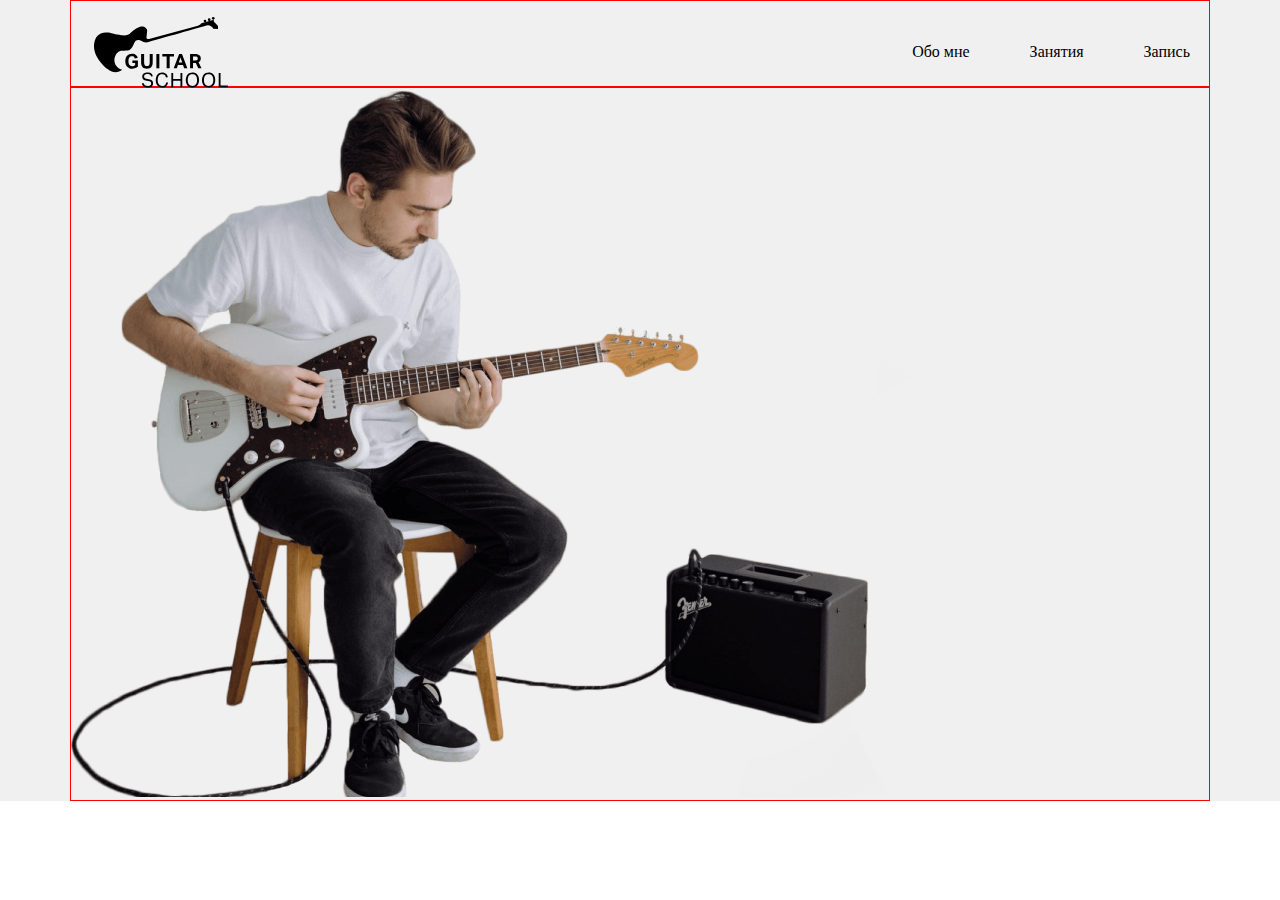
==== src/index.html @ 0eadc738 "add project" ====
<!DOCTYPE html>
<html lang="en">

<head>
    <meta charset="UTF-8">
    <meta http-equiv="X-UA-Compatible" content="IE=edge">
    <meta name="viewport" content="width=device-width, initial-scale=1.0">
    <link rel="stylesheet" href="./css/style.css">
    <title>ИЗМЕНИТЬ</title>
    <!-- Добавить описание сайта и лого -->
</head>

<body>
    <main>
        <!-- header + первая секция -->
        <section class="main-section">
            <!-- Макс.размер страницы в section -->
            <header class="main-section__header section">
                <div class="main-section__logo">
                    <a href="#"><img src="./img/logo.svg" alt="Логотип гитариста Виктора"></a>
                </div>
                <nav class="header__nav nav">
                    <ul class="nav__list">
                        <li class="nav__link"><a href="#">Обо мне</a></li>
                        <li class="nav__link"><a href="#">Занятия</a></li>
                        <li class="nav__link"><a href="#">Запись</a></li>
                    </ul>
                </nav>
            </header>
            <div class="main-section__content section">
                <!-- картинки первой секции -->
                <div class="left-wrapper">
                    <img src="./img/main-photo.png" alt="Фотография Виктора, репетитора по гитаре"
                        class="left-wrapper__photo">
                    <div class="left-wrapper__rectangle-blue"></div>
                    <div class="left-wrapper__rectangle-orange"></div>
                    <div class="left-wrapper__rectangle-grey"></div>
                </div>
                <div class="right-wrapper">


                </div>


            </div>



        </section>






    </main>




</body>

</html>
---- src/css/style.css ----
/*! normalize.css v8.0.1 | MIT License | github.com/necolas/normalize.css */
/* Document
   ========================================================================== */
/**
 * 1. Correct the line height in all browsers.
 * 2. Prevent adjustments of font size after orientation changes in iOS.
 */
html {
  line-height: 1.15; /* 1 */
  -webkit-text-size-adjust: 100%; /* 2 */
}

/* Sections
   ========================================================================== */
/**
 * Remove the margin in all browsers.
 */
body {
  margin: 0;
}

/**
 * Render the `main` element consistently in IE.
 */
main {
  display: block;
}

/**
 * Correct the font size and margin on `h1` elements within `section` and
 * `article` contexts in Chrome, Firefox, and Safari.
 */
h1 {
  font-size: 2em;
  margin: 0.67em 0;
}

/* Grouping content
   ========================================================================== */
/**
 * 1. Add the correct box sizing in Firefox.
 * 2. Show the overflow in Edge and IE.
 */
hr {
  box-sizing: content-box; /* 1 */
  height: 0; /* 1 */
  overflow: visible; /* 2 */
}

/**
 * 1. Correct the inheritance and scaling of font size in all browsers.
 * 2. Correct the odd `em` font sizing in all browsers.
 */
pre {
  font-family: monospace, monospace; /* 1 */
  font-size: 1em; /* 2 */
}

/* Text-level semantics
   ========================================================================== */
/**
 * Remove the gray background on active links in IE 10.
 */
a {
  background-color: transparent;
}

/**
 * 1. Remove the bottom border in Chrome 57-
 * 2. Add the correct text decoration in Chrome, Edge, IE, Opera, and Safari.
 */
abbr[title] {
  border-bottom: none; /* 1 */
  text-decoration: underline; /* 2 */
  -webkit-text-decoration: underline dotted;
          text-decoration: underline dotted; /* 2 */
}

/**
 * Add the correct font weight in Chrome, Edge, and Safari.
 */
b,
strong {
  font-weight: bolder;
}

/**
 * 1. Correct the inheritance and scaling of font size in all browsers.
 * 2. Correct the odd `em` font sizing in all browsers.
 */
code,
kbd,
samp {
  font-family: monospace, monospace; /* 1 */
  font-size: 1em; /* 2 */
}

/**
 * Add the correct font size in all browsers.
 */
small {
  font-size: 80%;
}

/**
 * Prevent `sub` and `sup` elements from affecting the line height in
 * all browsers.
 */
sub,
sup {
  font-size: 75%;
  line-height: 0;
  position: relative;
  vertical-align: baseline;
}

sub {
  bottom: -0.25em;
}

sup {
  top: -0.5em;
}

/* Embedded content
   ========================================================================== */
/**
 * Remove the border on images inside links in IE 10.
 */
img {
  border-style: none;
}

/* Forms
   ========================================================================== */
/**
 * 1. Change the font styles in all browsers.
 * 2. Remove the margin in Firefox and Safari.
 */
button,
input,
optgroup,
select,
textarea {
  font-family: inherit; /* 1 */
  font-size: 100%; /* 1 */
  line-height: 1.15; /* 1 */
  margin: 0; /* 2 */
}

/**
 * Show the overflow in IE.
 * 1. Show the overflow in Edge.
 */
button,
input { /* 1 */
  overflow: visible;
}

/**
 * Remove the inheritance of text transform in Edge, Firefox, and IE.
 * 1. Remove the inheritance of text transform in Firefox.
 */
button,
select { /* 1 */
  text-transform: none;
}

/**
 * Correct the inability to style clickable types in iOS and Safari.
 */
button,
[type=button],
[type=reset],
[type=submit] {
  -webkit-appearance: button;
}

/**
 * Remove the inner border and padding in Firefox.
 */
button::-moz-focus-inner,
[type=button]::-moz-focus-inner,
[type=reset]::-moz-focus-inner,
[type=submit]::-moz-focus-inner {
  border-style: none;
  padding: 0;
}

/**
 * Restore the focus styles unset by the previous rule.
 */
button:-moz-focusring,
[type=button]:-moz-focusring,
[type=reset]:-moz-focusring,
[type=submit]:-moz-focusring {
  outline: 1px dotted ButtonText;
}

/**
 * Correct the padding in Firefox.
 */
fieldset {
  padding: 0.35em 0.75em 0.625em;
}

/**
 * 1. Correct the text wrapping in Edge and IE.
 * 2. Correct the color inheritance from `fieldset` elements in IE.
 * 3. Remove the padding so developers are not caught out when they zero out
 *    `fieldset` elements in all browsers.
 */
legend {
  box-sizing: border-box; /* 1 */
  color: inherit; /* 2 */
  display: table; /* 1 */
  max-width: 100%; /* 1 */
  padding: 0; /* 3 */
  white-space: normal; /* 1 */
}

/**
 * Add the correct vertical alignment in Chrome, Firefox, and Opera.
 */
progress {
  vertical-align: baseline;
}

/**
 * Remove the default vertical scrollbar in IE 10+.
 */
textarea {
  overflow: auto;
}

/**
 * 1. Add the correct box sizing in IE 10.
 * 2. Remove the padding in IE 10.
 */
[type=checkbox],
[type=radio] {
  box-sizing: border-box; /* 1 */
  padding: 0; /* 2 */
}

/**
 * Correct the cursor style of increment and decrement buttons in Chrome.
 */
[type=number]::-webkit-inner-spin-button,
[type=number]::-webkit-outer-spin-button {
  height: auto;
}

/**
 * 1. Correct the odd appearance in Chrome and Safari.
 * 2. Correct the outline style in Safari.
 */
[type=search] {
  -webkit-appearance: textfield; /* 1 */
  outline-offset: -2px; /* 2 */
}

/**
 * Remove the inner padding in Chrome and Safari on macOS.
 */
[type=search]::-webkit-search-decoration {
  -webkit-appearance: none;
}

/**
 * 1. Correct the inability to style clickable types in iOS and Safari.
 * 2. Change font properties to `inherit` in Safari.
 */
::-webkit-file-upload-button {
  -webkit-appearance: button; /* 1 */
  font: inherit; /* 2 */
}

/* Interactive
   ========================================================================== */
/*
 * Add the correct display in Edge, IE 10+, and Firefox.
 */
details {
  display: block;
}

/*
 * Add the correct display in all browsers.
 */
summary {
  display: list-item;
}

/* Misc
   ========================================================================== */
/**
 * Add the correct display in IE 10+.
 */
template {
  display: none;
}

/**
 * Add the correct display in IE 10.
 */
[hidden] {
  display: none;
}

html, body, div, span, applet, object, iframe,
h1, h2, h3, h4, h5, h6, p, blockquote, pre,
a, abbr, acronym, address, big, cite, code,
del, dfn, em, img, ins, kbd, q, s, samp,
small, strike, strong, sub, sup, tt, var,
b, u, i, center,
dl, dt, dd, ol, ul, li,
fieldset, form, label, legend,
table, caption, tbody, tfoot, thead, tr, th, td,
article, aside, canvas, details, embed,
figure, figcaption, footer, header, hgroup,
menu, nav, output, ruby, section, summary,
time, mark, audio, video {
  margin: 0;
  padding: 0;
  border: 0;
  font-size: 100%;
  font: inherit;
  vertical-align: baseline;
}

article, aside, details, figcaption, figure,
footer, header, hgroup, menu, nav, section {
  display: block;
}

html {
  height: 100%;
}

body {
  line-height: 1;
}

ol, ul {
  list-style: none;
}

blockquote, q {
  quotes: none;
}

blockquote:before, blockquote:after,
q:before, q:after {
  content: "";
  content: none;
}

table {
  border-collapse: collapse;
  border-spacing: 0;
}

* {
  box-sizing: border-box;
}

.main-section {
  background-color: #F0F0F0;
}
.main-section__header {
  padding: 16px 19px 0px 23px;
  justify-content: space-between;
  align-items: center;
}
.main-section__logo {
  width: 134px;
  height: 69px;
}

.section {
  max-width: 1140px;
  margin: 0 auto;
  border: 1px solid red;
  display: flex;
}

.nav {
  color: black;
}
.nav__list {
  display: flex;
}
.nav__link a {
  color: black;
  text-decoration: none;
}
.nav__link:not(:last-child) {
  margin-right: 60px;
}/*# sourceMappingURL=style.css.map */
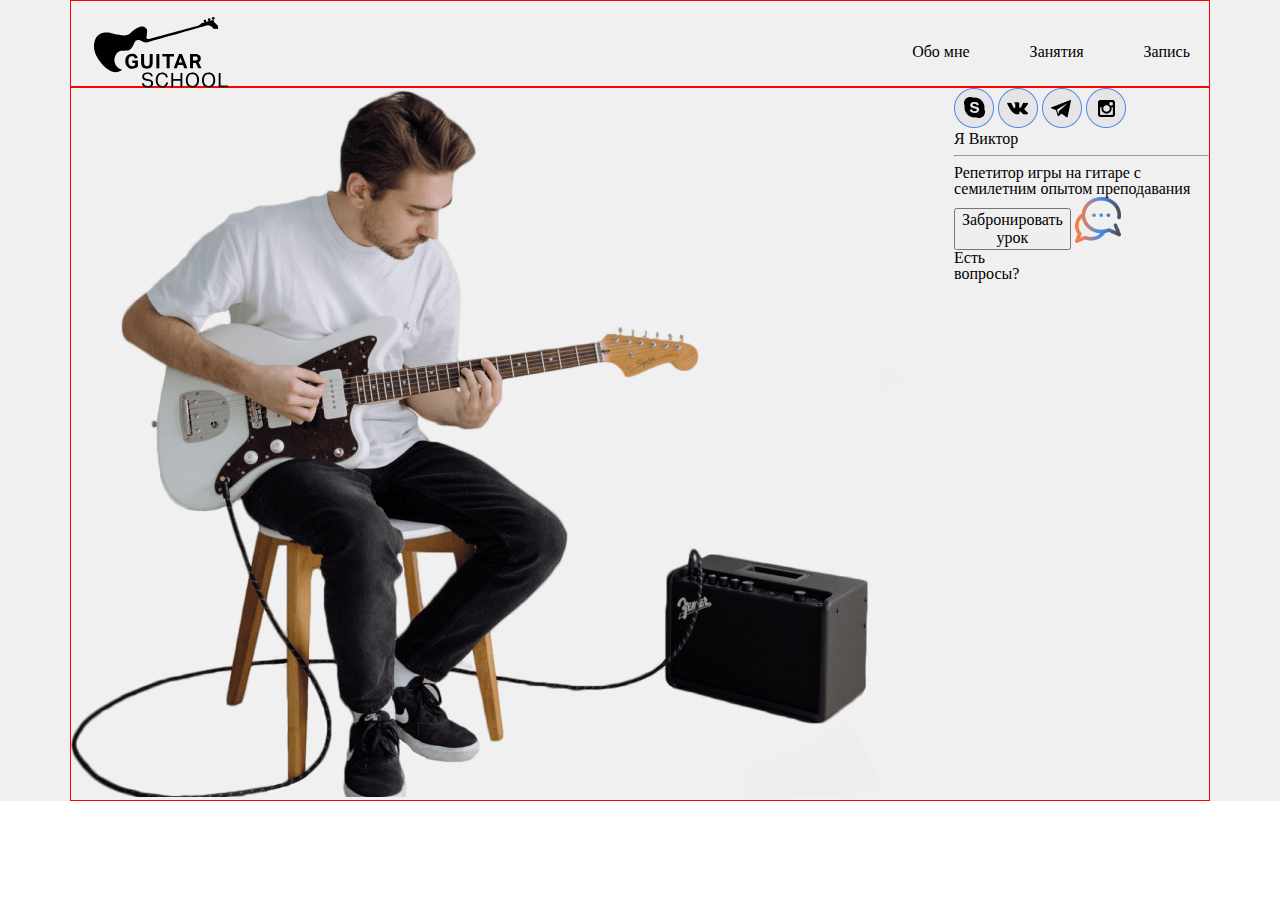
==== commit d3ce82f3: "add first section without elipse" ====
--- a/src/index.html
+++ b/src/index.html
@@ -14,8 +14,9 @@
     <main>
         <!-- header + первая секция -->
         <section class="main-section">
-            <!-- Макс.размер страницы в section -->
+            <!-- header -->
             <header class="main-section__header section">
+                <!-- Макс.размер страницы зашит в section -->
                 <div class="main-section__logo">
                     <a href="#"><img src="./img/logo.svg" alt="Логотип гитариста Виктора"></a>
                 </div>
@@ -27,6 +28,7 @@
                     </ul>
                 </nav>
             </header>
+            <!-- первая секция -->
             <div class="main-section__content section">
                 <!-- картинки первой секции -->
                 <div class="left-wrapper">
@@ -36,16 +38,30 @@
                     <div class="left-wrapper__rectangle-orange"></div>
                     <div class="left-wrapper__rectangle-grey"></div>
                 </div>
+                <!-- основной блок первой секции -->
                 <div class="right-wrapper">
-
-
+                    <div class="right-wrapper__social">
+                        <img src="./icons/Skype.png" alt="Написать Виктору в Скайпе" class="right-wrapper__icon">
+                        <img src="./icons/VK.png" alt="Написать Виктору в ВКонтакте" class="right-wrapper__icon">
+                        <img src="./icons/Telegram.png" alt="Написать Виктору в Телеграме" class="right-wrapper__icon">
+                        <img src="./icons/instagram.png" alt="Написать Виктору в Инстаграме"
+                            class="right-wrapper__icon">
+                    </div>
+                    <h1 class="right-wrapper__tittle">Я Виктор</h1>
+                    <hr class="right-wrapper__line">
+                    <p class="right-wrapper__text">Репетитор игры на гитаре с семилетним опытом преподавания</p>
+                    <div class="right-wrapper__registration registration">
+                        <button class="registration__button">Забронировать <br> урок</button>
+                        <a href="#" class="registration__link-social"><img src="./icons/chat.svg"
+                                alt="Написать Виктору"></a>
+                        <p class="registration__text">Есть <br> вопросы?</p>
+                    </div>
                 </div>
-
-
+                <!-- Круги -->
+                <div class="main-section__first-elipse elipse">
+                    <div class="elipse__subtract"></div>
+                </div>
             </div>
-
-
-
         </section>
 
 
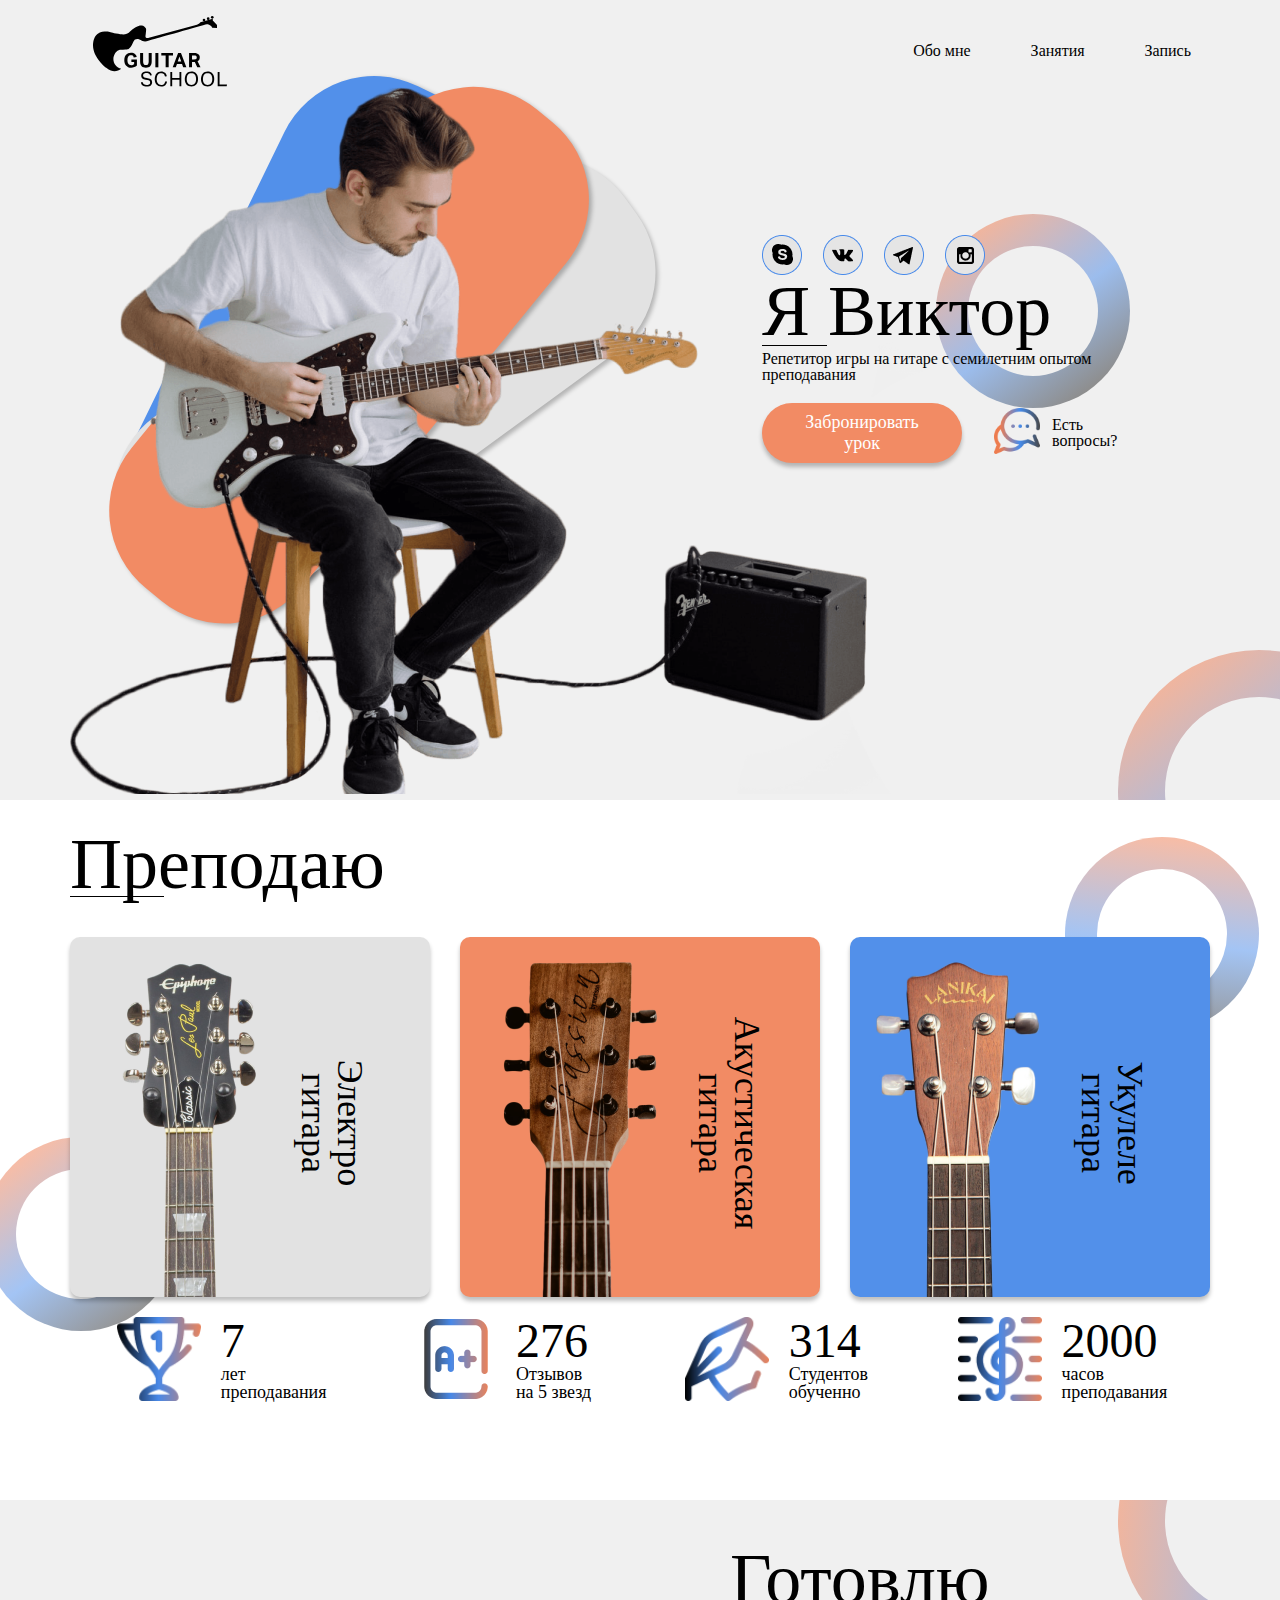
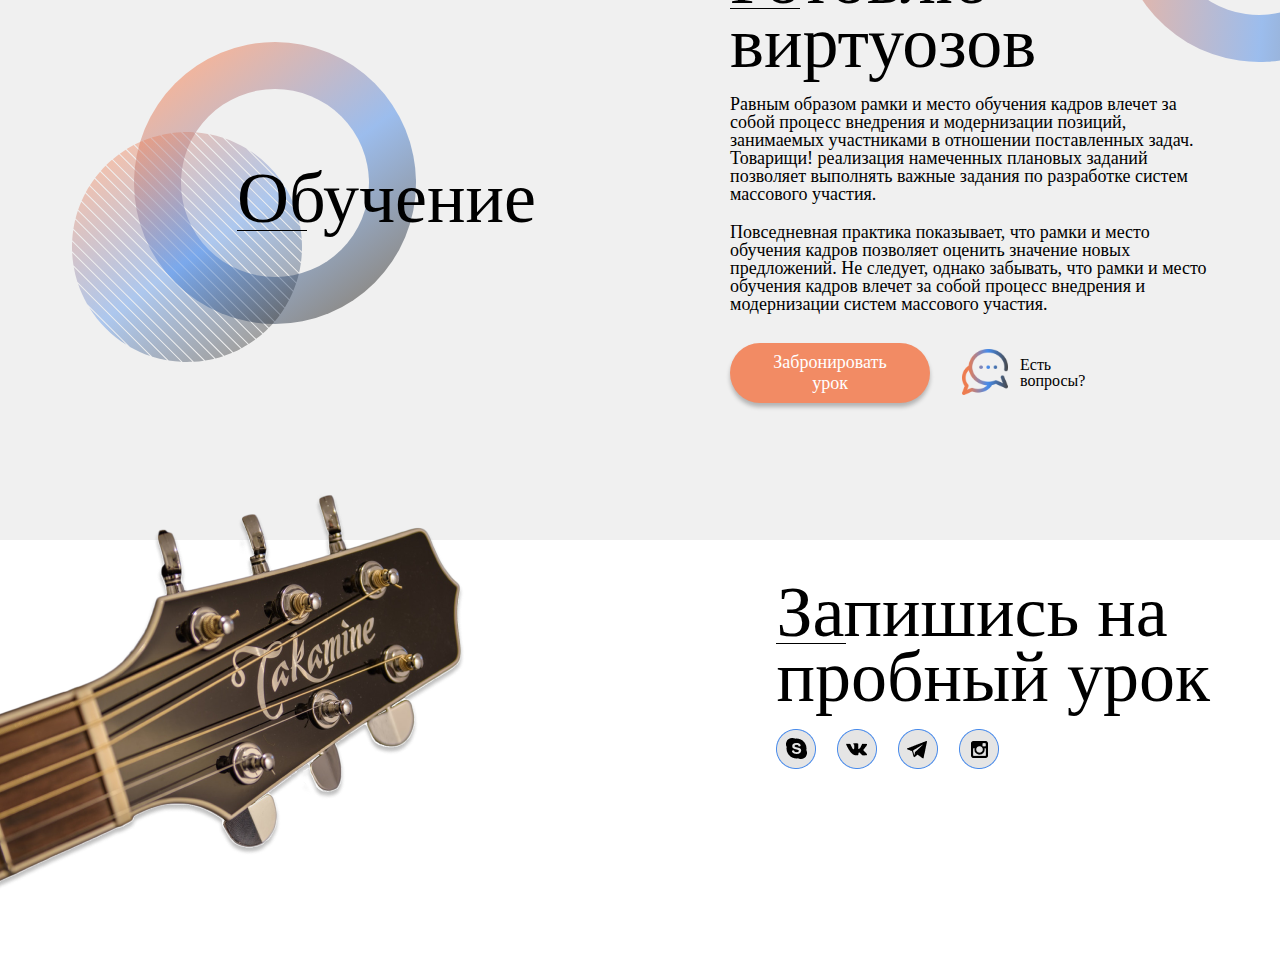
==== commit 25443afa: "add 2,3 section, footer and all elipse" ====
--- a/src/index.html
+++ b/src/index.html
@@ -6,8 +6,25 @@
     <meta http-equiv="X-UA-Compatible" content="IE=edge">
     <meta name="viewport" content="width=device-width, initial-scale=1.0">
     <link rel="stylesheet" href="./css/style.css">
-    <title>ИЗМЕНИТЬ</title>
-    <!-- Добавить описание сайта и лого -->
+    <title>Уроки игры на гитаре</title>
+    <meta name="description" content="Лучший репетитор игры на гитаре в Москвe">
+    <link rel="apple-touch-icon" sizes="57x57" href="./icons/fav-icons/apple-icon-57x57.png">
+    <link rel="apple-touch-icon" sizes="60x60" href="./icons/fav-icons/apple-icon-60x60.png">
+    <link rel="apple-touch-icon" sizes="72x72" href="./icons/fav-icons/apple-icon-72x72.png">
+    <link rel="apple-touch-icon" sizes="76x76" href="./icons/fav-icons/apple-icon-76x76.png">
+    <link rel="apple-touch-icon" sizes="114x114" href="./icons/fav-icons/apple-icon-114x114.png">
+    <link rel="apple-touch-icon" sizes="120x120" href="./icons/fav-icons/apple-icon-120x120.png">
+    <link rel="apple-touch-icon" sizes="144x144" href="./icons/fav-icons/apple-icon-144x144.png">
+    <link rel="apple-touch-icon" sizes="152x152" href="./icons/fav-icons/apple-icon-152x152.png">
+    <link rel="apple-touch-icon" sizes="180x180" href="./icons/fav-icons/apple-icon-180x180.png">
+    <link rel="icon" type="image/png" sizes="192x192" href="./icons/fav-icons/android-icon-192x192.png">
+    <link rel="icon" type="image/png" sizes="32x32" href="./icons/fav-icons/favicon-32x32.png">
+    <link rel="icon" type="image/png" sizes="96x96" href="./icons/fav-icons/favicon-96x96.png">
+    <link rel="icon" type="image/png" sizes="16x16" href="./icons/fav-icons/favicon-16x16.png">
+    <link rel="manifest" href="./icons/fav-icons/manifest.json">
+    <meta name="msapplication-TileColor" content="#ffffff">
+    <meta name="msapplication-TileImage" content="/ms-icon-144x144.png">
+    <meta name="theme-color" content="#ffffff">
 </head>
 
 <body>
@@ -20,6 +37,7 @@
                 <div class="main-section__logo">
                     <a href="#"><img src="./img/logo.svg" alt="Логотип гитариста Виктора"></a>
                 </div>
+                <!-- навигация -->
                 <nav class="header__nav nav">
                     <ul class="nav__list">
                         <li class="nav__link"><a href="#">Обо мне</a></li>
@@ -40,12 +58,12 @@
                 </div>
                 <!-- основной блок первой секции -->
                 <div class="right-wrapper">
-                    <div class="right-wrapper__social">
-                        <img src="./icons/Skype.png" alt="Написать Виктору в Скайпе" class="right-wrapper__icon">
-                        <img src="./icons/VK.png" alt="Написать Виктору в ВКонтакте" class="right-wrapper__icon">
-                        <img src="./icons/Telegram.png" alt="Написать Виктору в Телеграме" class="right-wrapper__icon">
-                        <img src="./icons/instagram.png" alt="Написать Виктору в Инстаграме"
-                            class="right-wrapper__icon">
+                    <!-- соц.сети -->
+                    <div class="right-wrapper__social social">
+                        <img src="./icons/Skype.png" alt="Написать Виктору в Скайпе" class="social__icon">
+                        <img src="./icons/VK.png" alt="Написать Виктору в ВКонтакте" class="social__icon">
+                        <img src="./icons/Telegram.png" alt="Написать Виктору в Телеграме" class="social__icon">
+                        <img src="./icons/instagram.png" alt="Написать Виктору в Инстаграме" class="social__icon">
                     </div>
                     <h1 class="right-wrapper__tittle">Я Виктор</h1>
                     <hr class="right-wrapper__line">
@@ -58,22 +76,139 @@
                     </div>
                 </div>
                 <!-- Круги -->
-                <div class="main-section__first-elipse elipse">
-                    <div class="elipse__subtract"></div>
-                </div>
+                <div class="main-section__first-elipse elipse-s">
+                    <div class="elipse-s__subtract"></div>
+                </div>
+            </div>
+            <div class="main-section__second-elipse elipse-m">
+                <div class="elipse-m__subtract"></div>
             </div>
         </section>
-
-
-
-
-
-
+        <!-- вторая секция -->
+        <section class="type-lessons section">
+            <h2>Преподаю</h2>
+            <hr>
+            <!-- картинки с гитарами -->
+            <div class="type-lessons__guitars guitar">
+                <div class="guitar__block_grey">
+                    <img src="./img/guitars-electric.png" alt="Вы можете научиться играть на электрической гитаре"
+                        class="guitar__picture">
+                    <h3 class="guitar__name">Электро гитара</h3>
+                    <div class="guitar__first-elipse elipse-s">
+                        <div class="elipse-s__subtract"></div>
+                    </div>
+                </div>
+                <div class="guitar__block_orange">
+                    <img src="./img/guitars-acoustic.png" alt="Вы можете научиться играть на акустической гитаре"
+                        class="guitar__picture">
+                    <h3 class="guitar__name">Акустическая гитара</h3>
+                </div>
+                <div class="guitar__block_blue">
+                    <img src="./img/guitars-ukulele.png" alt="Вы можете научиться играть на укулеле"
+                        class="guitar__picture">
+                    <h3 class="guitar__name">Укулеле гитара</h3>
+                    <div class="guitar__second-elipse elipse-s">
+                        <div class="elipse-s__subtract"></div>
+                    </div>
+                </div>
+            </div>
+            <!-- о себе в цифрах -->
+            <div class="type-lessons__in-numbers in-numbers">
+                <div class="in-numbers__block in-numbers__block_first">
+                    <img src="./icons/in-nunbers-cup.svg" alt="Кубок за большой стаж" class="type-lessons__icon">
+                    <div class="in-numbers__content">
+                        <h4 class="in-numbers__number">7</h4>
+                        <p class="in-numbers__text">лет <br> преподавания</p>
+                    </div>
+                </div>
+                <div class="in-numbers__block">
+                    <img src="./icons/in-nunbers-recall.svg" alt="Картинка отзывов" class="type-lessons__icon">
+                    <div class="in-numbers__content">
+                        <h4 class="in-numbers__number">276</h4>
+                        <p class="in-numbers__text">Отзывов <br> на 5 звезд</p>
+                    </div>
+                </div>
+                <div class="in-numbers__block">
+                    <img src="./icons/in-nunbers-students.svg" alt="Студенческая шляпа" class="type-lessons__icon">
+                    <div class="in-numbers__content">
+                        <h4 class="in-numbers__number">314</h4>
+                        <p class="in-numbers__text">Студентов <br> обученно</p>
+                    </div>
+                </div>
+                <div class="in-numbers__block">
+                    <img src="./icons/in-nunbers-timing.svg" alt="Нотный стан" class="type-lessons__icon">
+                    <div class="in-numbers__content">
+                        <h4 class="in-numbers__number">2000</h4>
+                        <p class="in-numbers__text">часов <br> преподавания</p>
+                    </div>
+                </div>
+            </div>
+        </section>
+        <!-- Третья секция -->
+        <section class="text-about">
+            <div class="text-about__section section">
+                <!-- Картинки -->
+                <div class="text-about__left-wrapper">
+                    <div class="text-about__tittle">
+                        <h2>Обучение</h2>
+                        <hr>
+                    </div>
+                    <img src="./icons/rectangle-with-lines.svg" alt="Декоративный узор сайта"
+                        class="text-about__rectangle-striped">
+                    <div class="text-about__first-elipse elipse-m">
+                        <div class="elipse-m__subtract"></div>
+                    </div>
+                </div>
+                <!-- Текст третьей секции -->
+                <div class="text-about__right-wrapper main-text">
+                    <div class="main-text__tittle">
+                        <h2 class="text-about__right-tittle">
+                            <hr class="tittle-hr">Готовлю <br> виртуозов
+                        </h2>
+                    </div>
+                    <p class="main-text__paragraph main-text__paragraph_first">Равным образом рамки и место обучения
+                        кадров влечет за собой
+                        процесс
+                        внедрения и модернизации позиций, занимаемых участниками в отношении поставленных задач.
+                        Товарищи! реализация намеченных плановых заданий позволяет выполнять важные задания по
+                        разработке систем массового участия. </p>
+                    <p class="main-text__paragraph main-text__paragraph_second">
+                        Повседневная практика показывает, что рамки и место обучения кадров позволяет оценить значение
+                        новых предложений. Не следует, однако забывать, что рамки и место обучения кадров влечет за
+                        собой процесс внедрения и модернизации систем массового участия.
+                    </p>
+                    <div class="main-text__registration registration">
+                        <button class="registration__button">Забронировать <br> урок</button>
+                        <a href="#" class="registration__link-social"><img src="./icons/chat.svg"
+                                alt="Написать Виктору"></a>
+                        <p class="registration__text">Есть <br> вопросы?</p>
+                    </div>
+                </div>
+                <!-- круги -->
+            </div>
+            <div class="text-about__second-elipse elipse-m">
+                <div class="elipse-m__subtract"></div>
+            </div>
+        </section>
     </main>
-
-
-
-
+    <!-- Футер -->
+    <footer class="footer">
+        <div class="footer__content section">
+            <img src="./img/footer-guitar.png" alt="Пример гитары, на которой вы можете научиться играть"
+                class="footer__img">
+            <div class="footer__wrapper">
+                <h2 class="footer__tittle">
+                    <hr class="tittle-hr">Запишись на <br> пробный урок
+                </h2>
+                <div class="footer_social social">
+                    <img src="./icons/Skype.png" alt="Написать Виктору в Скайпе" class="social__icon">
+                    <img src="./icons/VK.png" alt="Написать Виктору в ВКонтакте" class="social__icon">
+                    <img src="./icons/Telegram.png" alt="Написать Виктору в Телеграме" class="social__icon">
+                    <img src="./icons/instagram.png" alt="Написать Виктору в Инстаграме" class="social__icon">
+                </div>
+            </div>
+        </div>
+    </footer>
 </body>
 
 </html>--- a/src/css/style.css
+++ b/src/css/style.css
@@ -361,14 +361,53 @@
   border-spacing: 0;
 }
 
+.section {
+  max-width: 1140px;
+  margin: 0 auto;
+  position: relative;
+}
+
+h2 {
+  font-size: 72px;
+  line-height: 89.9%;
+}
+
+h4 {
+  font-size: 48px;
+}
+
+.elipse-s {
+  width: 194px;
+  height: 194px;
+  background: linear-gradient(143.92deg, rgba(237, 123, 80, 0.5) 14.85%, rgba(72, 138, 234, 0.5) 53.25%, rgba(44, 44, 44, 0.5) 85.74%);
+  border-radius: 150px;
+  display: flex;
+  justify-content: center;
+  align-items: center;
+}
+
+.elipse-m {
+  width: 282px;
+  height: 282px;
+  background: linear-gradient(143.92deg, rgba(237, 123, 80, 0.5) 14.85%, rgba(72, 138, 234, 0.5) 53.25%, rgba(44, 44, 44, 0.5) 85.74%);
+  border-radius: 150px;
+  display: flex;
+  justify-content: center;
+  align-items: center;
+}
+
 * {
   box-sizing: border-box;
 }
 
 .main-section {
   background-color: #F0F0F0;
+  position: relative;
+  min-height: 800px;
+  overflow: hidden;
 }
 .main-section__header {
+  display: flex;
   padding: 16px 19px 0px 23px;
   justify-content: space-between;
   align-items: center;
@@ -377,12 +416,19 @@
   width: 134px;
   height: 69px;
 }
-
-.section {
-  max-width: 1140px;
-  margin: 0 auto;
-  border: 1px solid red;
-  display: flex;
+.main-section__content {
+  display: flex;
+  position: relative;
+}
+.main-section__first-elipse {
+  position: absolute;
+  top: 129px;
+  right: 80px;
+}
+.main-section__second-elipse {
+  position: absolute;
+  right: -120px;
+  top: 650px;
 }
 
 .nav {
@@ -397,4 +443,306 @@
 }
 .nav__link:not(:last-child) {
   margin-right: 60px;
+}
+
+.left-wrapper__photo {
+  position: relative;
+  z-index: 3;
+}
+.left-wrapper__rectangle-blue {
+  background-color: #5290EA;
+  width: 565.949px;
+  height: 220px;
+  transform: rotate(-64.003deg);
+  border-radius: 100px;
+  box-shadow: 0px 4px 4px 0px rgba(0, 0, 0, 0.25);
+  position: absolute;
+  top: 150px;
+  left: -50px;
+}
+.left-wrapper__rectangle-orange {
+  background-color: #F28B64;
+  width: 618.428px;
+  height: 220px;
+  transform: rotate(-50.806deg);
+  border-radius: 100px;
+  box-shadow: 0px 4px 4px 0px rgba(0, 0, 0, 0.25);
+  position: absolute;
+  left: -30px;
+  top: 160px;
+  z-index: 2;
+}
+.left-wrapper__rectangle-grey {
+  background-color: #E2E2E2;
+  width: 608.968px;
+  height: 220px;
+  transform: rotate(-36.15deg);
+  border-radius: 100px;
+  box-shadow: 0px 4px 4px 0px rgba(0, 0, 0, 0.25);
+  position: absolute;
+  left: 10px;
+  top: 190px;
+}
+
+.right-wrapper {
+  position: absolute;
+  z-index: 4;
+  top: 150px;
+  right: 76px;
+  width: 372px;
+}
+.right-wrapper__social {
+  position: relative;
+}
+.right-wrapper__tittle {
+  font-size: 72px;
+  line-height: 93.9%;
+}
+.right-wrapper__line {
+  width: 65px;
+  border: none;
+  border-top: 1px solid black;
+  margin: 0;
+  margin-bottom: 5px;
+}
+.right-wrapper__text {
+  font-size: 16px;
+  margin-bottom: 20px;
+}
+
+.social__icon:not(:last-child) {
+  margin-right: 17px;
+}
+
+.registration {
+  display: flex;
+  align-items: center;
+}
+.registration__text {
+  font-size: 16px;
+}
+.registration__button {
+  width: 200px;
+  height: 60px;
+  border-radius: 100px;
+  background: #F28B64;
+  box-shadow: 0px 4px 4px 0px rgba(0, 0, 0, 0.25);
+  color: #fff;
+  text-align: center;
+  font-size: 18px;
+  border: none;
+  margin-right: 32px;
+}
+.registration__link-social {
+  margin-right: 12px;
+}
+
+.elipse-s__subtract {
+  background-color: #F0F0F0;
+  width: 129.33px;
+  height: 129.33px;
+  border-radius: 150px;
+}
+
+.elipse-m__subtract {
+  background-color: #F0F0F0;
+  width: 188px;
+  height: 188px;
+  transform: rotate(45deg);
+  border-radius: 188px;
+}
+
+.type-lessons {
+  padding-top: 32px;
+  min-height: 700px;
+}
+.type-lessons hr {
+  width: 94px;
+  border: none;
+  border-top: 1px solid black;
+  margin: 0;
+  margin-bottom: 40px;
+}
+.type-lessons__guitars {
+  margin-bottom: 20px;
+}
+.type-lessons__in-numbers {
+  margin-bottom: 56px;
+}
+
+.guitar {
+  display: flex;
+  justify-content: space-between;
+}
+.guitar__block_grey {
+  background-color: #E2E2E2;
+  width: 360px;
+  height: 360px;
+  border-radius: 10px;
+  font-size: 36px;
+  display: flex;
+  padding-top: 25px;
+  position: relative;
+  text-align: center;
+  box-shadow: 0px 4px 4px rgba(0, 0, 0, 0.25);
+  position: relative;
+}
+.guitar__first-elipse {
+  position: absolute;
+  top: 200px;
+  left: -86px;
+  z-index: -1;
+}
+.guitar__block_orange {
+  background-color: #f28b64;
+  width: 360px;
+  height: 360px;
+  border-radius: 10px;
+  font-size: 36px;
+  display: flex;
+  padding-top: 25px;
+  position: relative;
+  text-align: center;
+  box-shadow: 0px 4px 4px rgba(0, 0, 0, 0.25);
+}
+.guitar__block_blue {
+  background-color: #5290EA;
+  width: 360px;
+  height: 360px;
+  border-radius: 10px;
+  font-size: 36px;
+  display: flex;
+  padding-top: 25px;
+  position: relative;
+  text-align: center;
+  box-shadow: 0px 4px 4px rgba(0, 0, 0, 0.25);
+  position: relative;
+}
+.guitar__second-elipse {
+  position: absolute;
+  top: -100px;
+  left: 215px;
+  z-index: -1;
+  transform: rotate(41.35deg);
+}
+.guitar__name {
+  transform: rotate(90deg);
+  position: absolute;
+  left: 163px;
+  top: 150px;
+}
+.guitar .elipse-s__subtract {
+  background-color: #fff;
+}
+
+.in-numbers {
+  display: flex;
+  justify-content: space-around;
+}
+.in-numbers img {
+  margin-right: 20px;
+}
+.in-numbers__block {
+  display: flex;
+}
+.in-numbers__content {
+  display: flex;
+  flex-direction: column;
+  justify-content: space-evenly;
+}
+.in-numbers__text {
+  font-size: 18px;
+}
+
+.text-about {
+  background-color: #F0F0F0;
+  min-height: 640px;
+  position: relative;
+  overflow: hidden;
+}
+.text-about__section {
+  display: flex;
+  align-items: center;
+  justify-content: space-between;
+  padding-left: 167px;
+  padding-top: 47px;
+}
+.text-about__left-wrapper {
+  position: relative;
+}
+.text-about__tittle {
+  position: relative;
+  z-index: 2;
+}
+.text-about hr {
+  width: 70px;
+  border: none;
+  border-top: 1px solid black;
+  margin: 0;
+}
+.text-about__rectangle-striped {
+  position: absolute;
+  top: -34px;
+  left: -165px;
+  z-index: 1;
+}
+.text-about__first-elipse {
+  position: absolute;
+  top: -124px;
+  left: -103px;
+}
+.text-about__right-wrapper {
+  max-width: 480px;
+}
+.text-about__second-elipse {
+  position: absolute;
+  right: -120px;
+  top: -120px;
+  transform: rotate(-48.201deg);
+}
+
+.tittle-hr {
+  width: 70px;
+  border: none;
+  border-top: 1px solid black;
+  margin: 0;
+  position: absolute;
+  bottom: 65px;
+}
+
+.main-text__tittle {
+  position: relative;
+  margin-bottom: 20px;
+}
+.main-text hr {
+  position: absolute;
+  bottom: 66px;
+}
+.main-text__paragraph {
+  font-size: 18px;
+}
+.main-text__paragraph_first {
+  margin-bottom: 20px;
+}
+.main-text__paragraph_second {
+  margin-bottom: 30px;
+}
+.main-text__registration {
+  margin-bottom: 46px;
+}
+
+.footer__content {
+  min-height: 272px;
+  display: flex;
+  align-items: center;
+  justify-content: flex-end;
+}
+.footer__img {
+  position: absolute;
+  left: -250px;
+  bottom: -150px;
+}
+.footer__tittle {
+  margin-bottom: 20px;
+  position: relative;
 }/*# sourceMappingURL=style.css.map */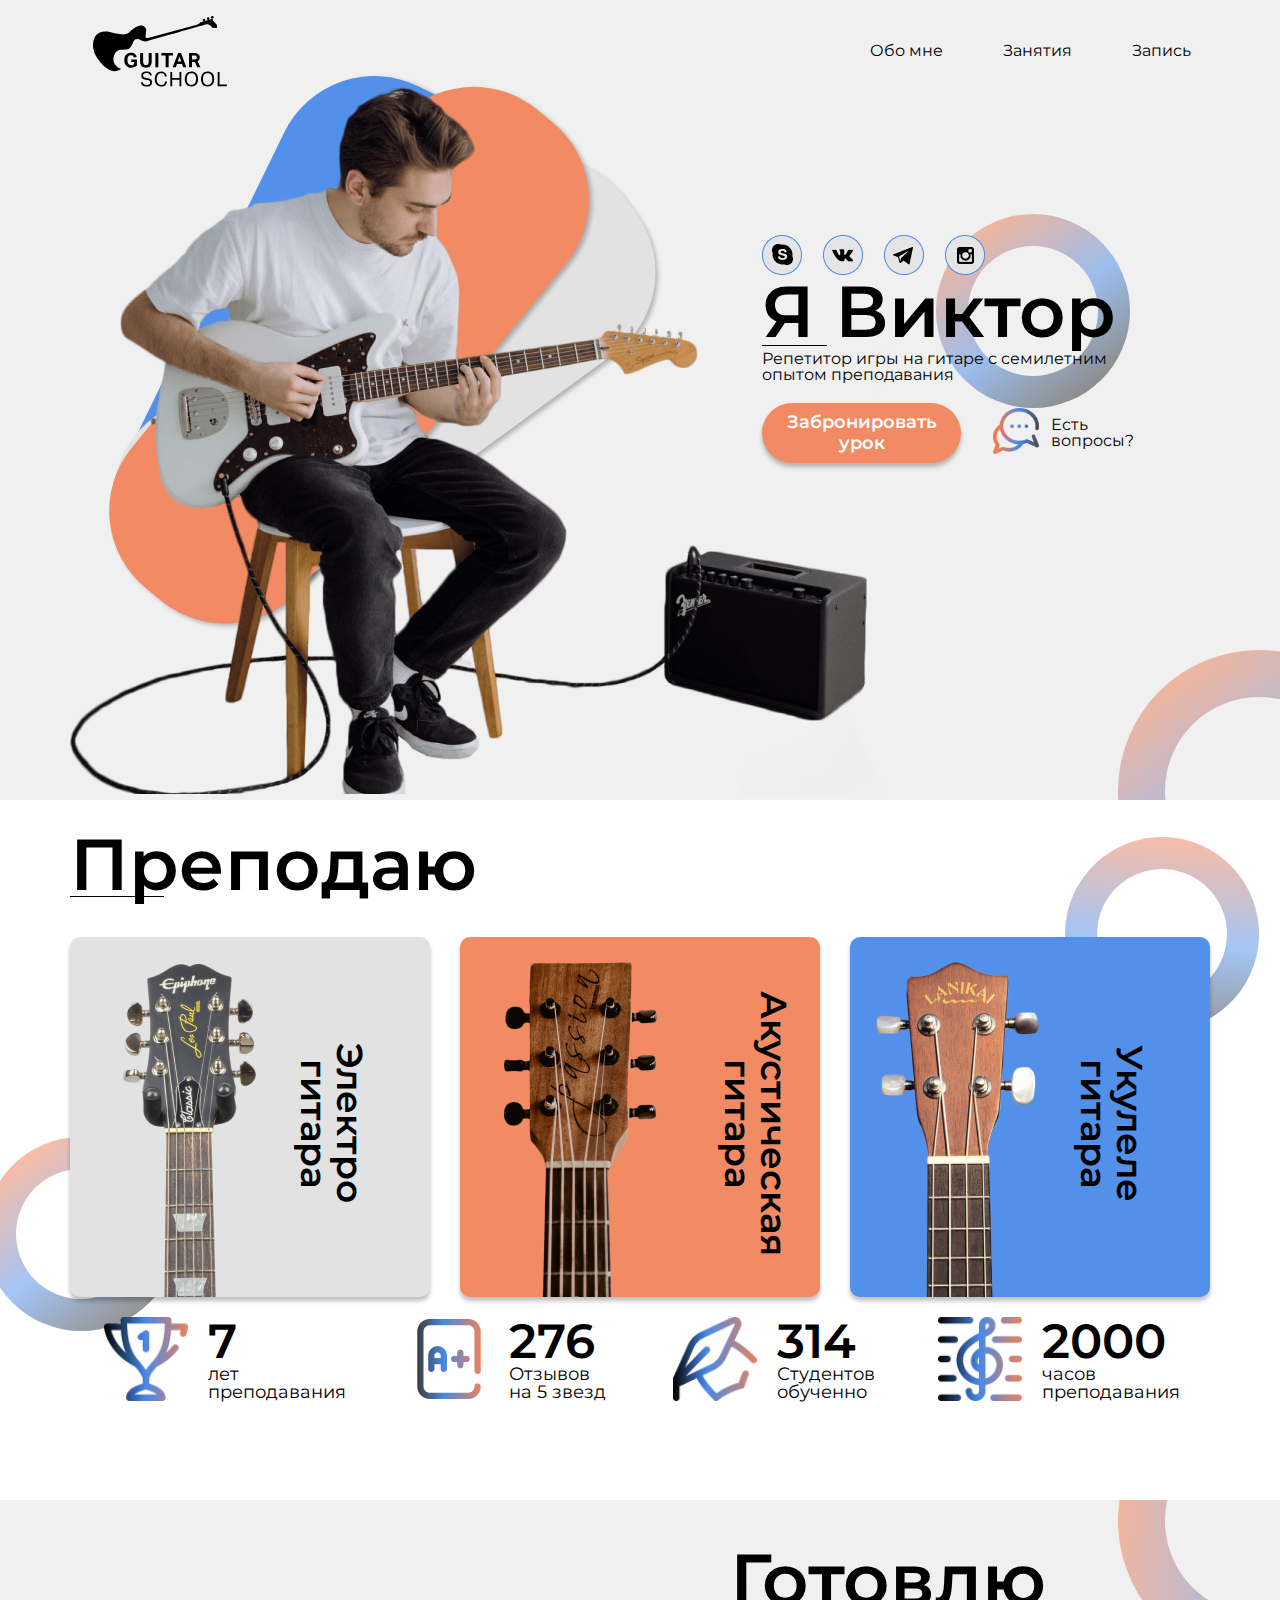
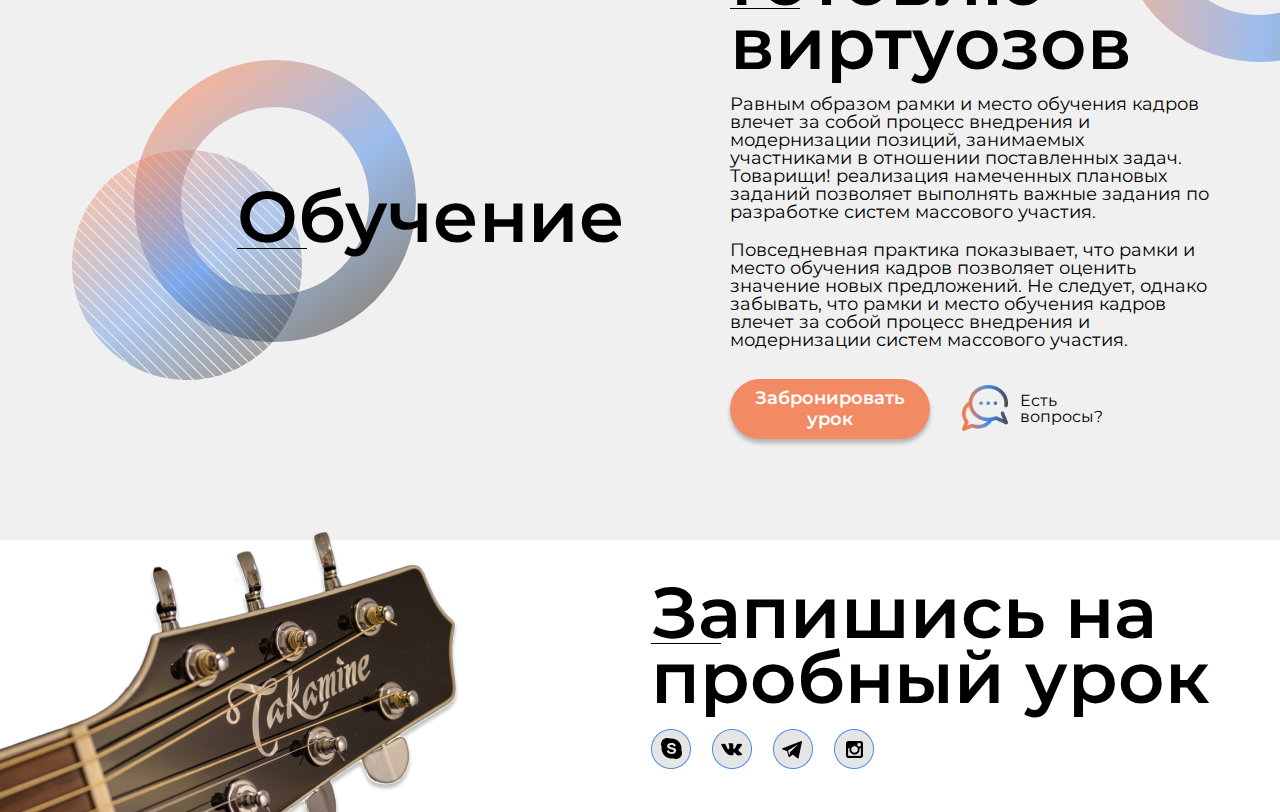
==== commit 3209f2a7: "add fonts and links" ====
--- a/src/index.html
+++ b/src/index.html
@@ -40,8 +40,8 @@
                 <!-- навигация -->
                 <nav class="header__nav nav">
                     <ul class="nav__list">
-                        <li class="nav__link"><a href="#">Обо мне</a></li>
-                        <li class="nav__link"><a href="#">Занятия</a></li>
+                        <li class="nav__link"><a href="#about-me">Обо мне</a></li>
+                        <li class="nav__link"><a href="#lessons">Занятия</a></li>
                         <li class="nav__link"><a href="#">Запись</a></li>
                     </ul>
                 </nav>
@@ -85,7 +85,7 @@
             </div>
         </section>
         <!-- вторая секция -->
-        <section class="type-lessons section">
+        <section class="type-lessons section" id="about-me">
             <h2>Преподаю</h2>
             <hr>
             <!-- картинки с гитарами -->
@@ -145,7 +145,7 @@
             </div>
         </section>
         <!-- Третья секция -->
-        <section class="text-about">
+        <section class="text-about" id="lessons">
             <div class="text-about__section section">
                 <!-- Картинки -->
                 <div class="text-about__left-wrapper">
--- a/src/css/style.css
+++ b/src/css/style.css
@@ -396,6 +396,26 @@
   align-items: center;
 }
 
+@font-face {
+  font-family: "Montserrat";
+  src: url("../fonts/Montserrat-Regular.ttf");
+  font-weight: regular;
+}
+@font-face {
+  font-family: "Montserrat";
+  src: url("../fonts/Montserrat-SemiBold.ttf");
+  font-weight: bold;
+}
+html {
+  font-family: "Montserrat";
+  font-weight: regular;
+}
+
+h1, h2, h3, h4, button {
+  font-family: "Montserrat";
+  font-weight: bold;
+}
+
 * {
   box-sizing: border-box;
 }
@@ -740,7 +760,7 @@
 .footer__img {
   position: absolute;
   left: -250px;
-  bottom: -150px;
+  bottom: 0px;
 }
 .footer__tittle {
   margin-bottom: 20px;
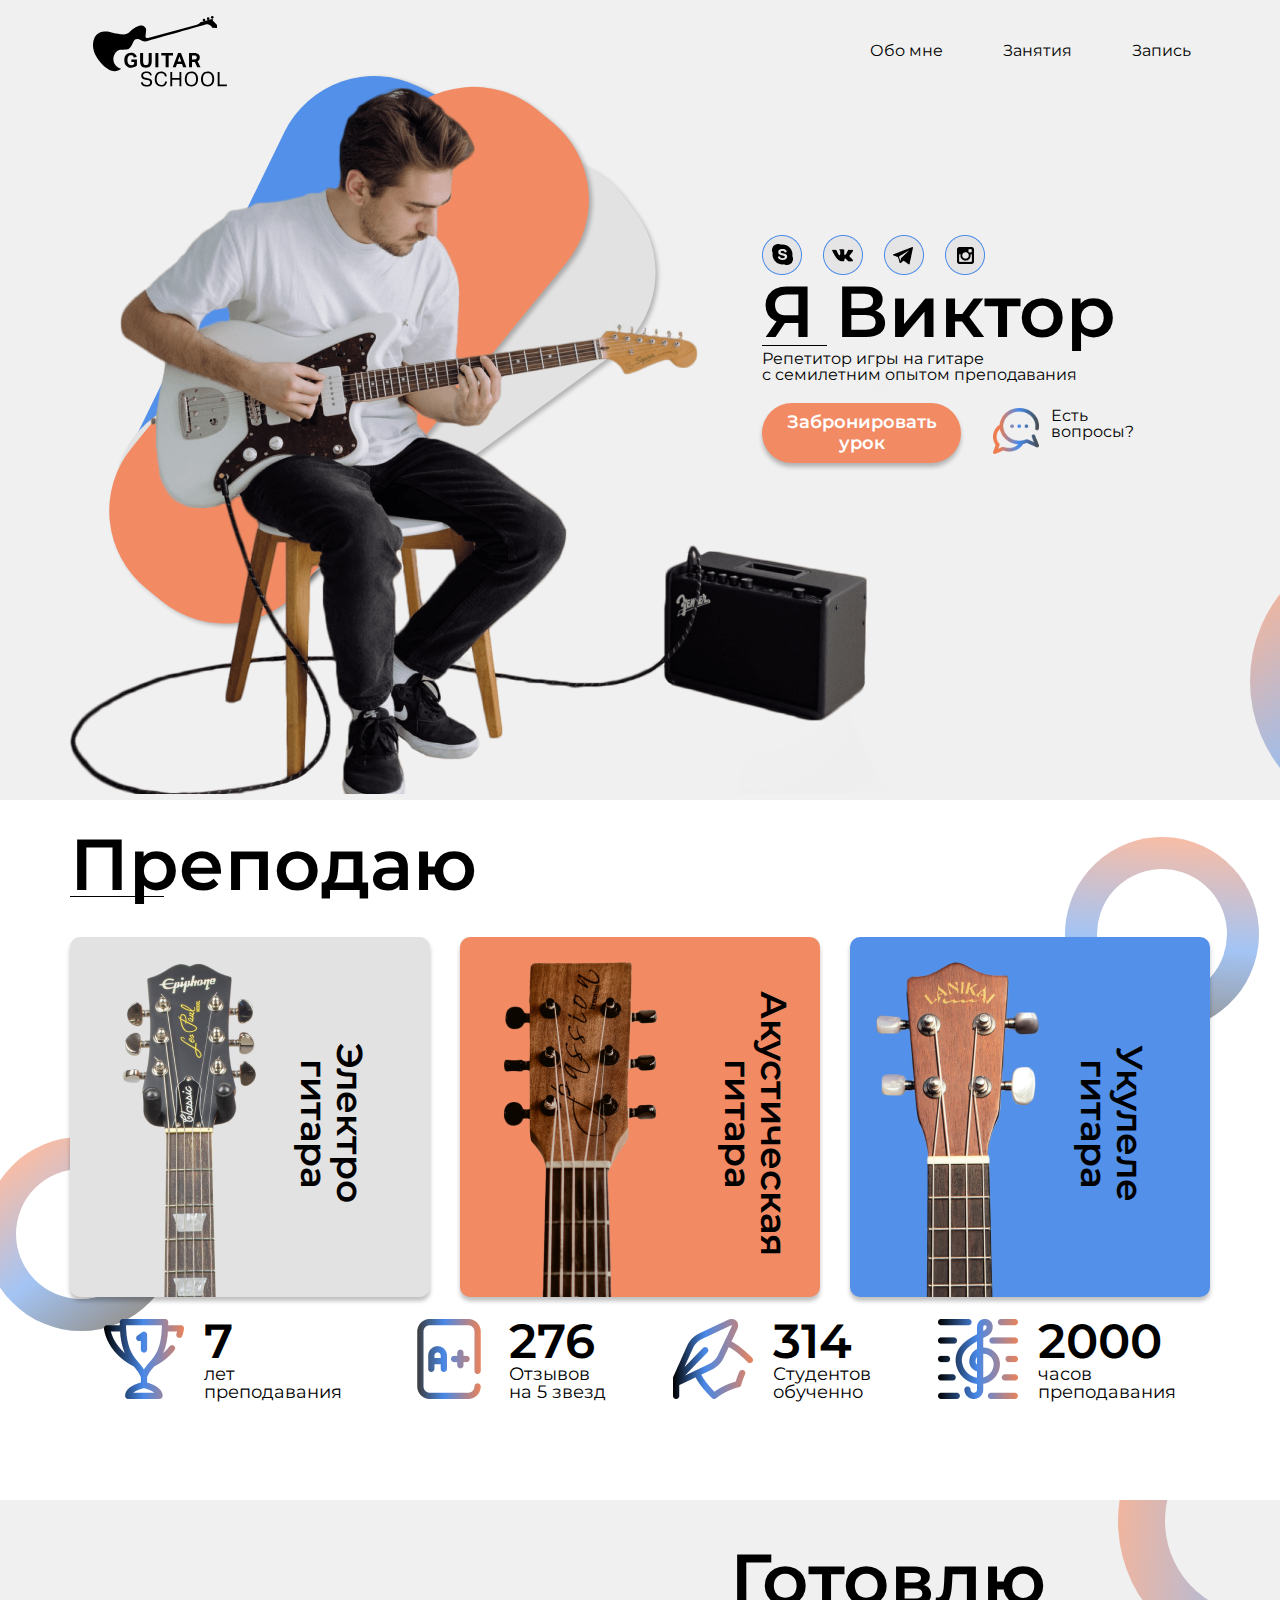
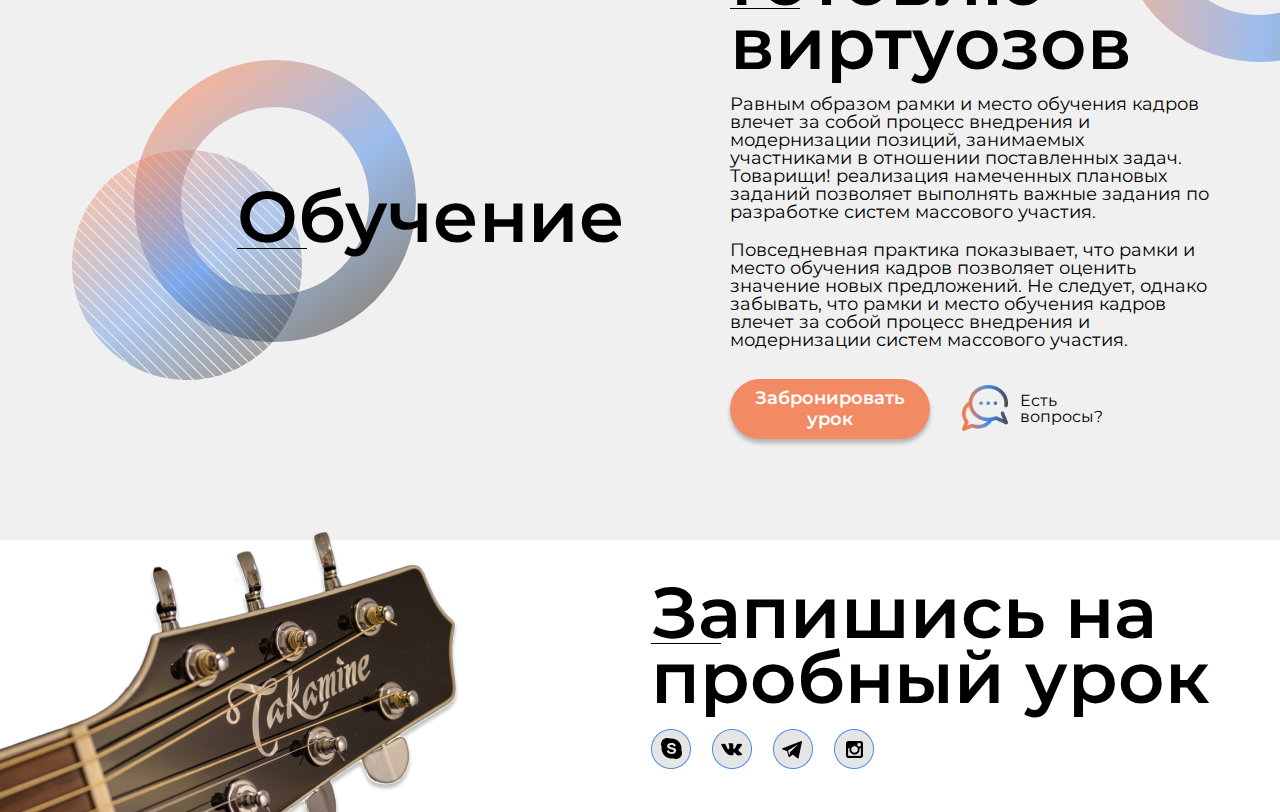
==== commit a4ebb37e: "add adaptive max-width: 1199px and half max-width: 991px" ====
--- a/src/index.html
+++ b/src/index.html
@@ -32,7 +32,7 @@
         <!-- header + первая секция -->
         <section class="main-section">
             <!-- header -->
-            <header class="main-section__header section">
+            <header class="main-section__header container">
                 <!-- Макс.размер страницы зашит в section -->
                 <div class="main-section__logo">
                     <a href="#"><img src="./img/logo.svg" alt="Логотип гитариста Виктора"></a>
@@ -47,7 +47,7 @@
                 </nav>
             </header>
             <!-- первая секция -->
-            <div class="main-section__content section">
+            <div class="main-section__content container">
                 <!-- картинки первой секции -->
                 <div class="left-wrapper">
                     <img src="./img/main-photo.png" alt="Фотография Виктора, репетитора по гитаре"
@@ -67,12 +67,14 @@
                     </div>
                     <h1 class="right-wrapper__tittle">Я Виктор</h1>
                     <hr class="right-wrapper__line">
-                    <p class="right-wrapper__text">Репетитор игры на гитаре с семилетним опытом преподавания</p>
+                    <p class="right-wrapper__text">Репетитор игры на гитаре <br> с семилетним опытом преподавания</p>
                     <div class="right-wrapper__registration registration">
                         <button class="registration__button">Забронировать <br> урок</button>
-                        <a href="#" class="registration__link-social"><img src="./icons/chat.svg"
-                                alt="Написать Виктору"></a>
-                        <p class="registration__text">Есть <br> вопросы?</p>
+                        <div class="registration__form">
+                            <a href="#" class="registration__link-social"><img src="./icons/chat.svg"
+                                    alt="Написать Виктору"></a>
+                            <p class="registration__text">Есть <br> вопросы?</p>
+                        </div>
                     </div>
                 </div>
                 <!-- Круги -->
@@ -85,68 +87,72 @@
             </div>
         </section>
         <!-- вторая секция -->
-        <section class="type-lessons section" id="about-me">
-            <h2>Преподаю</h2>
-            <hr>
-            <!-- картинки с гитарами -->
-            <div class="type-lessons__guitars guitar">
-                <div class="guitar__block_grey">
-                    <img src="./img/guitars-electric.png" alt="Вы можете научиться играть на электрической гитаре"
-                        class="guitar__picture">
-                    <h3 class="guitar__name">Электро гитара</h3>
-                    <div class="guitar__first-elipse elipse-s">
-                        <div class="elipse-s__subtract"></div>
-                    </div>
-                </div>
-                <div class="guitar__block_orange">
-                    <img src="./img/guitars-acoustic.png" alt="Вы можете научиться играть на акустической гитаре"
-                        class="guitar__picture">
-                    <h3 class="guitar__name">Акустическая гитара</h3>
-                </div>
-                <div class="guitar__block_blue">
-                    <img src="./img/guitars-ukulele.png" alt="Вы можете научиться играть на укулеле"
-                        class="guitar__picture">
-                    <h3 class="guitar__name">Укулеле гитара</h3>
-                    <div class="guitar__second-elipse elipse-s">
-                        <div class="elipse-s__subtract"></div>
-                    </div>
-                </div>
-            </div>
-            <!-- о себе в цифрах -->
-            <div class="type-lessons__in-numbers in-numbers">
-                <div class="in-numbers__block in-numbers__block_first">
-                    <img src="./icons/in-nunbers-cup.svg" alt="Кубок за большой стаж" class="type-lessons__icon">
-                    <div class="in-numbers__content">
-                        <h4 class="in-numbers__number">7</h4>
-                        <p class="in-numbers__text">лет <br> преподавания</p>
-                    </div>
-                </div>
-                <div class="in-numbers__block">
-                    <img src="./icons/in-nunbers-recall.svg" alt="Картинка отзывов" class="type-lessons__icon">
-                    <div class="in-numbers__content">
-                        <h4 class="in-numbers__number">276</h4>
-                        <p class="in-numbers__text">Отзывов <br> на 5 звезд</p>
-                    </div>
-                </div>
-                <div class="in-numbers__block">
-                    <img src="./icons/in-nunbers-students.svg" alt="Студенческая шляпа" class="type-lessons__icon">
-                    <div class="in-numbers__content">
-                        <h4 class="in-numbers__number">314</h4>
-                        <p class="in-numbers__text">Студентов <br> обученно</p>
-                    </div>
-                </div>
-                <div class="in-numbers__block">
-                    <img src="./icons/in-nunbers-timing.svg" alt="Нотный стан" class="type-lessons__icon">
-                    <div class="in-numbers__content">
-                        <h4 class="in-numbers__number">2000</h4>
-                        <p class="in-numbers__text">часов <br> преподавания</p>
+        <section class="type-lessons" id="about-me">
+            <div class="type-lessons__container container">
+                <h2>Преподаю</h2>
+                <hr>
+                <!-- картинки с гитарами -->
+                <div class="type-lessons__guitars guitar">
+                    <div class="guitar__block guitar__block_grey">
+                        <img src="./img/guitars-electric.png" alt="Вы можете научиться играть на электрической гитаре"
+                            class="guitar__picture">
+                        <h3 class="guitar__name">Электро гитара</h3>
+                        <!-- круг -->
+                        <div class="guitar__first-elipse elipse-s">
+                            <div class="elipse-s__subtract"></div>
+                        </div>
+                    </div>
+                    <div class="guitar__block guitar__block_orange">
+                        <img src="./img/guitars-acoustic.png" alt="Вы можете научиться играть на акустической гитаре"
+                            class="guitar__picture">
+                        <h3 class="guitar__name">Акустическая гитара</h3>
+                    </div>
+                    <div class="guitar__block guitar__block_blue">
+                        <img src="./img/guitars-ukulele.png" alt="Вы можете научиться играть на укулеле"
+                            class="guitar__picture">
+                        <h3 class="guitar__name">Укулеле гитара</h3>
+                        <!-- круг -->
+                        <div class="guitar__second-elipse elipse-s">
+                            <div class="elipse-s__subtract"></div>
+                        </div>
+                    </div>
+                </div>
+                <!-- о себе в цифрах -->
+                <div class="type-lessons__in-numbers in-numbers">
+                    <div class="in-numbers__block in-numbers__block_first">
+                        <img src="./icons/in-nunbers-cup.svg" alt="Кубок за большой стаж" class="in-numbers__icon">
+                        <div class="in-numbers__content">
+                            <h4 class="in-numbers__number">7</h4>
+                            <p class="in-numbers__text">лет <br> преподавания</p>
+                        </div>
+                    </div>
+                    <div class="in-numbers__block in-numbers__block_second">
+                        <img src="./icons/in-nunbers-recall.svg" alt="Картинка отзывов" class="in-numbers__icon">
+                        <div class="in-numbers__content">
+                            <h4 class="in-numbers__number">276</h4>
+                            <p class="in-numbers__text">Отзывов <br> на 5 звезд</p>
+                        </div>
+                    </div>
+                    <div class="in-numbers__block in-numbers__block_third">
+                        <img src="./icons/in-nunbers-students.svg" alt="Студенческая шляпа" class="in-numbers__icon">
+                        <div class="in-numbers__content">
+                            <h4 class="in-numbers__number">314</h4>
+                            <p class="in-numbers__text">Студентов <br> обученно</p>
+                        </div>
+                    </div>
+                    <div class="in-numbers__block in-numbers__block_fourth">
+                        <img src="./icons/in-nunbers-timing.svg" alt="Нотный стан" class="in-numbers__icon">
+                        <div class="in-numbers__content">
+                            <h4 class="in-numbers__number">2000</h4>
+                            <p class="in-numbers__text">часов <br> преподавания</p>
+                        </div>
                     </div>
                 </div>
             </div>
         </section>
         <!-- Третья секция -->
         <section class="text-about" id="lessons">
-            <div class="text-about__section section">
+            <div class="text-about__section container">
                 <!-- Картинки -->
                 <div class="text-about__left-wrapper">
                     <div class="text-about__tittle">
@@ -193,7 +199,7 @@
     </main>
     <!-- Футер -->
     <footer class="footer">
-        <div class="footer__content section">
+        <div class="footer__content container">
             <img src="./img/footer-guitar.png" alt="Пример гитары, на которой вы можете научиться играть"
                 class="footer__img">
             <div class="footer__wrapper">
--- a/src/css/style.css
+++ b/src/css/style.css
@@ -361,7 +361,7 @@
   border-spacing: 0;
 }
 
-.section {
+.container {
   max-width: 1140px;
   margin: 0 auto;
   position: relative;
@@ -442,13 +442,14 @@
 }
 .main-section__first-elipse {
   position: absolute;
-  top: 129px;
-  right: 80px;
+  top: -24px;
+  right: -48px;
+  z-index: -1;
 }
 .main-section__second-elipse {
   position: absolute;
-  right: -120px;
-  top: 650px;
+  right: -252px;
+  top: 540px;
 }
 
 .nav {
@@ -553,6 +554,9 @@
   border: none;
   margin-right: 32px;
 }
+.registration__form {
+  display: flex;
+}
 .registration__link-social {
   margin-right: 12px;
 }
@@ -594,8 +598,7 @@
   display: flex;
   justify-content: space-between;
 }
-.guitar__block_grey {
-  background-color: #E2E2E2;
+.guitar__block {
   width: 360px;
   height: 360px;
   border-radius: 10px;
@@ -605,6 +608,16 @@
   position: relative;
   text-align: center;
   box-shadow: 0px 4px 4px rgba(0, 0, 0, 0.25);
+}
+.guitar__block_grey {
+  background-color: #E2E2E2;
+  position: relative;
+}
+.guitar__block_orange {
+  background-color: #f28b64;
+}
+.guitar__block_blue {
+  background-color: #5290EA;
   position: relative;
 }
 .guitar__first-elipse {
@@ -612,31 +625,6 @@
   top: 200px;
   left: -86px;
   z-index: -1;
-}
-.guitar__block_orange {
-  background-color: #f28b64;
-  width: 360px;
-  height: 360px;
-  border-radius: 10px;
-  font-size: 36px;
-  display: flex;
-  padding-top: 25px;
-  position: relative;
-  text-align: center;
-  box-shadow: 0px 4px 4px rgba(0, 0, 0, 0.25);
-}
-.guitar__block_blue {
-  background-color: #5290EA;
-  width: 360px;
-  height: 360px;
-  border-radius: 10px;
-  font-size: 36px;
-  display: flex;
-  padding-top: 25px;
-  position: relative;
-  text-align: center;
-  box-shadow: 0px 4px 4px rgba(0, 0, 0, 0.25);
-  position: relative;
 }
 .guitar__second-elipse {
   position: absolute;
@@ -765,4 +753,255 @@
 .footer__tittle {
   margin-bottom: 20px;
   position: relative;
+}
+
+@media (max-width: 1199px) {
+  .container {
+    width: 960px;
+  }
+  .main-section {
+    min-height: 530px;
+  }
+  .main-section__first-elipse {
+    top: -13px;
+    right: -37px;
+  }
+  .main-section__second-elipse {
+    right: -97px;
+    top: 434px;
+  }
+  .left-wrapper__rectangle-blue {
+    background-color: #5290EA;
+    width: 494px;
+    height: 165px;
+    transform: rotate(-64deg);
+    border-radius: 100px;
+    box-shadow: 0px 4px 4px 0px rgba(0, 0, 0, 0.25);
+  }
+  .left-wrapper__rectangle-orange {
+    background-color: #F28B64;
+    width: 541px;
+    height: 165px;
+    transform: rotate(312deg);
+    border-radius: 100px;
+    box-shadow: 0px 4px 4px 0px rgba(0, 0, 0, 0.25);
+  }
+  .left-wrapper__rectangle-grey {
+    background-color: #E2E2E2;
+    width: 541px;
+    height: 165px;
+    transform: rotate(-36.15deg);
+    border-radius: 100px;
+    box-shadow: 0px 4px 4px 0px rgba(0, 0, 0, 0.25);
+  }
+  .left-wrapper__photo {
+    height: 531px;
+    width: 662px;
+  }
+  h1 {
+    font-size: 65px;
+  }
+  h3 {
+    font-size: 30px;
+  }
+  h4 {
+    font-size: 34px;
+  }
+  .elipse-m {
+    width: 225px;
+    height: 225px;
+  }
+  .elipse-m__subtract {
+    width: 150px;
+    height: 150px;
+  }
+  .right-wrapper {
+    top: 111px;
+    right: 19px;
+  }
+  .right-wrapper__social {
+    margin-bottom: 10px;
+  }
+  .type-lessons {
+    min-height: 590px;
+    overflow: hidden;
+  }
+  .guitar__block {
+    width: 307px;
+    height: 307px;
+  }
+  .guitar__block_grey .guitar__picture {
+    margin-left: -10px;
+  }
+  .guitar__first-elipse {
+    top: 127px;
+  }
+  .guitar__name {
+    left: 136px;
+    top: 127px;
+  }
+  .in-numbers img {
+    margin-right: 5px;
+  }
+  .text-about {
+    min-height: 600px;
+  }
+  .text-about__section {
+    padding-left: 41px;
+  }
+  .text-about__rectangle-striped {
+    top: -58px;
+    left: -35px;
+  }
+  .text-about__first-elipse {
+    top: -124px;
+    left: 67px;
+  }
+  .footer__content {
+    min-height: 216px;
+  }
+  .footer__img {
+    width: 512px;
+    height: 180px;
+    left: -167px;
+  }
+}
+@media (max-width: 991px) {
+  .container {
+    width: 720px;
+  }
+  .left-wrapper {
+    padding-top: 20px;
+    padding-left: -40px;
+  }
+  .left-wrapper__photo {
+    height: 424px;
+    width: 529px;
+  }
+  .left-wrapper__rectangle-blue {
+    width: 420px;
+    height: 130px;
+    transform: rotate(-70deg);
+  }
+  .left-wrapper__rectangle-orange {
+    width: 462px;
+    height: 130px;
+    transform: rotate(-45deg);
+  }
+  .left-wrapper__rectangle-grey {
+    width: 462px;
+    height: 130px;
+    transform: rotate(-25deg);
+  }
+  .right-wrapper {
+    display: flex;
+    flex-direction: column;
+    align-items: end;
+  }
+  .right-wrapper__tittle {
+    margin-bottom: 15px;
+    font-size: 55px;
+  }
+  .right-wrapper hr {
+    display: none;
+  }
+  .right-wrapper__text {
+    text-align: end;
+  }
+  .right-wrapper__social {
+    margin-bottom: 10px;
+  }
+  .social__icon {
+    width: 35px;
+    height: 35px;
+  }
+  .social__icon:not(:last-child) {
+    margin-right: 15px;
+  }
+  .main-section__first-elipse {
+    display: none;
+  }
+  .main-section__second-elipse {
+    display: none;
+  }
+  .registration {
+    display: flex;
+    flex-direction: column;
+    align-items: flex-end;
+  }
+  .registration__button {
+    width: 184px;
+    height: 51px;
+    font-size: 16px;
+    margin-right: 0px;
+    margin-bottom: 20px;
+  }
+  .registration__form {
+    flex-direction: row-reverse;
+    align-items: center;
+  }
+  .registration__text {
+    text-align: end;
+    margin-right: 15px;
+  }
+  h2 {
+    font-size: 55px;
+  }
+  h3 {
+    font-size: 25px;
+  }
+  .guitar__block {
+    width: 230px;
+    height: 230px;
+  }
+  .guitar__block_orange .guitar__name {
+    left: 86px;
+  }
+  .guitar__picture {
+    width: 121px;
+    height: 207px;
+  }
+  .guitar__second-elipse {
+    top: -217px;
+    left: 152px;
+  }
+  .guitar__name {
+    top: 91px;
+    left: 113px;
+  }
+  .guitar__first-elipse {
+    top: 116px;
+  }
+  .in-numbers {
+    flex-wrap: wrap;
+    row-gap: 15px;
+    padding-left: 20%;
+  }
+  .in-numbers__block_second {
+    width: 50%;
+  }
+  .in-numbers__block_fourth {
+    width: 50%;
+  }
+  .in-numbers__icon {
+    width: 73px;
+    height: 80px;
+    padding-right: 10px;
+  }
+  .in-numbers__number {
+    font-size: 25px;
+  }
+  .in-numbers__text {
+    font-size: 18px;
+  }
+}
+@media (max-width: 767px) {
+  .container {
+    width: 540px;
+  }
+}
+@media (max-width: 575px) {
+  .container {
+    width: 100%;
+  }
 }/*# sourceMappingURL=style.css.map */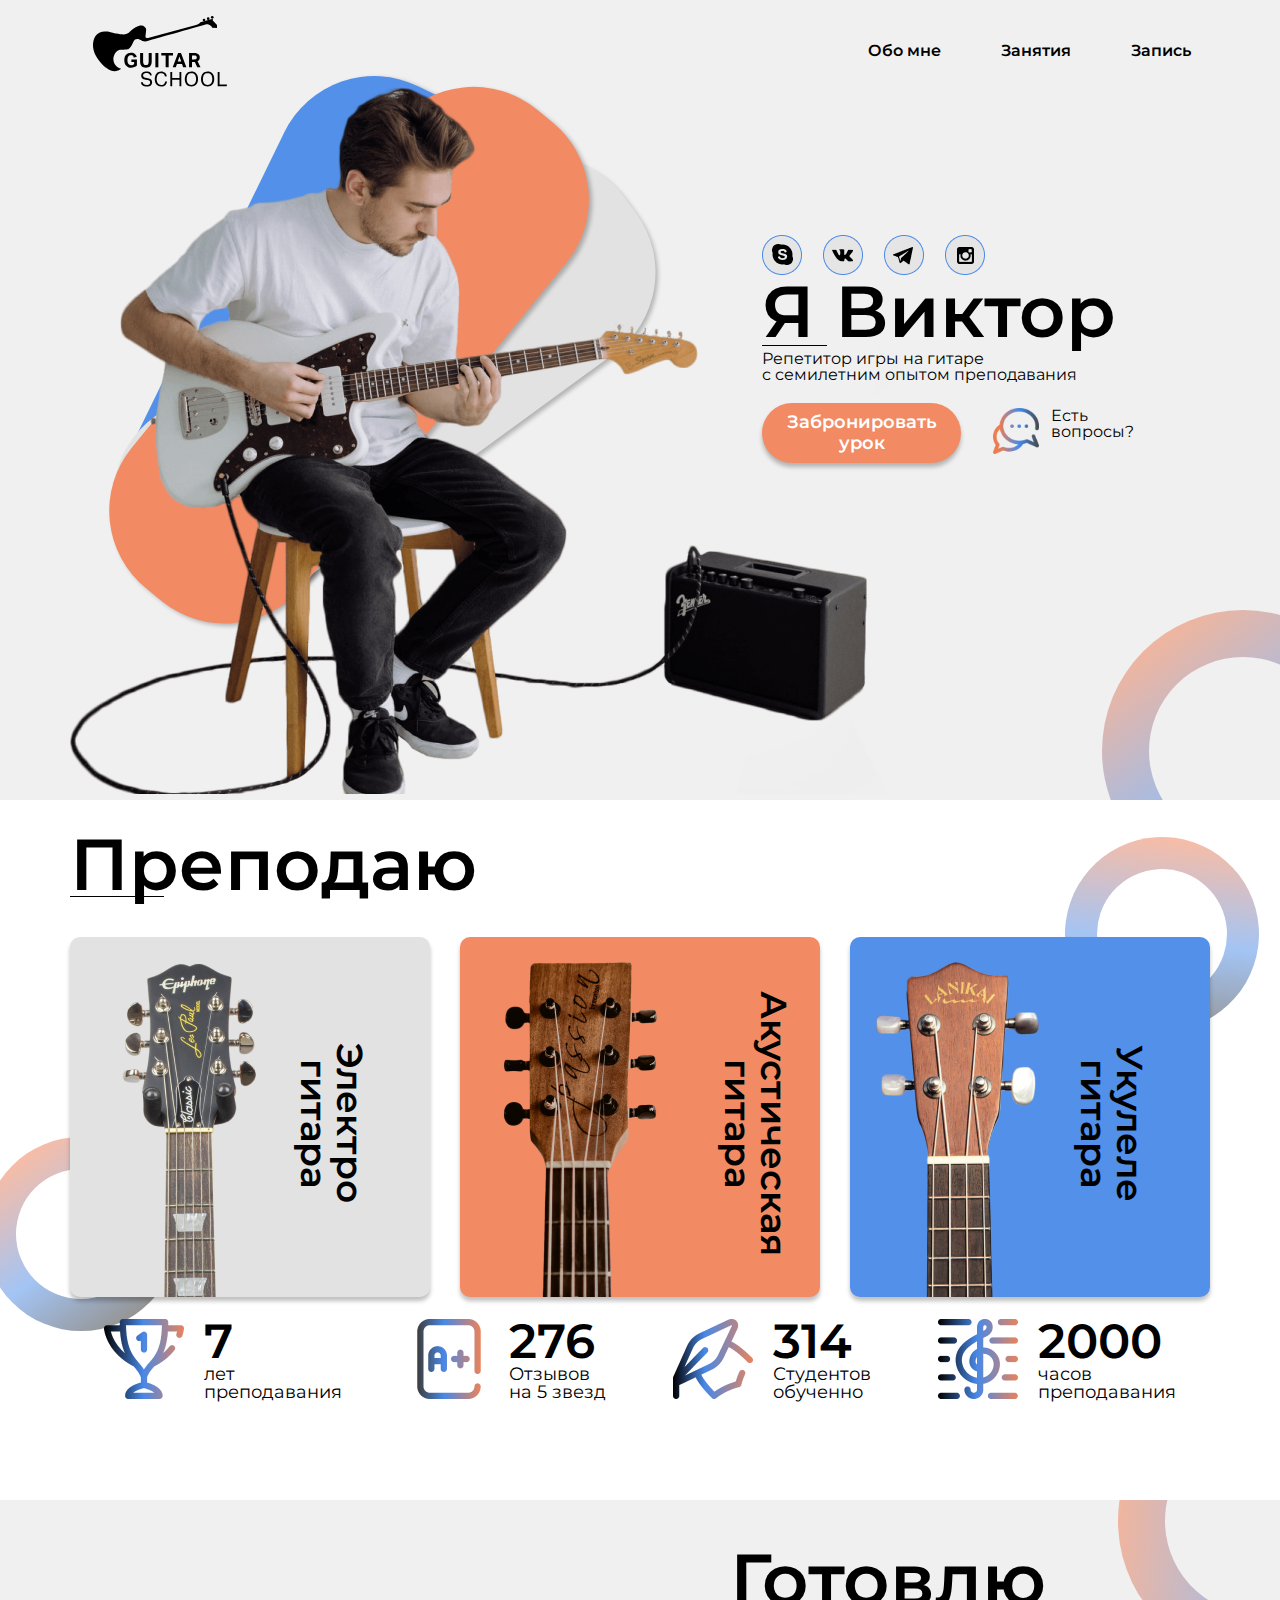
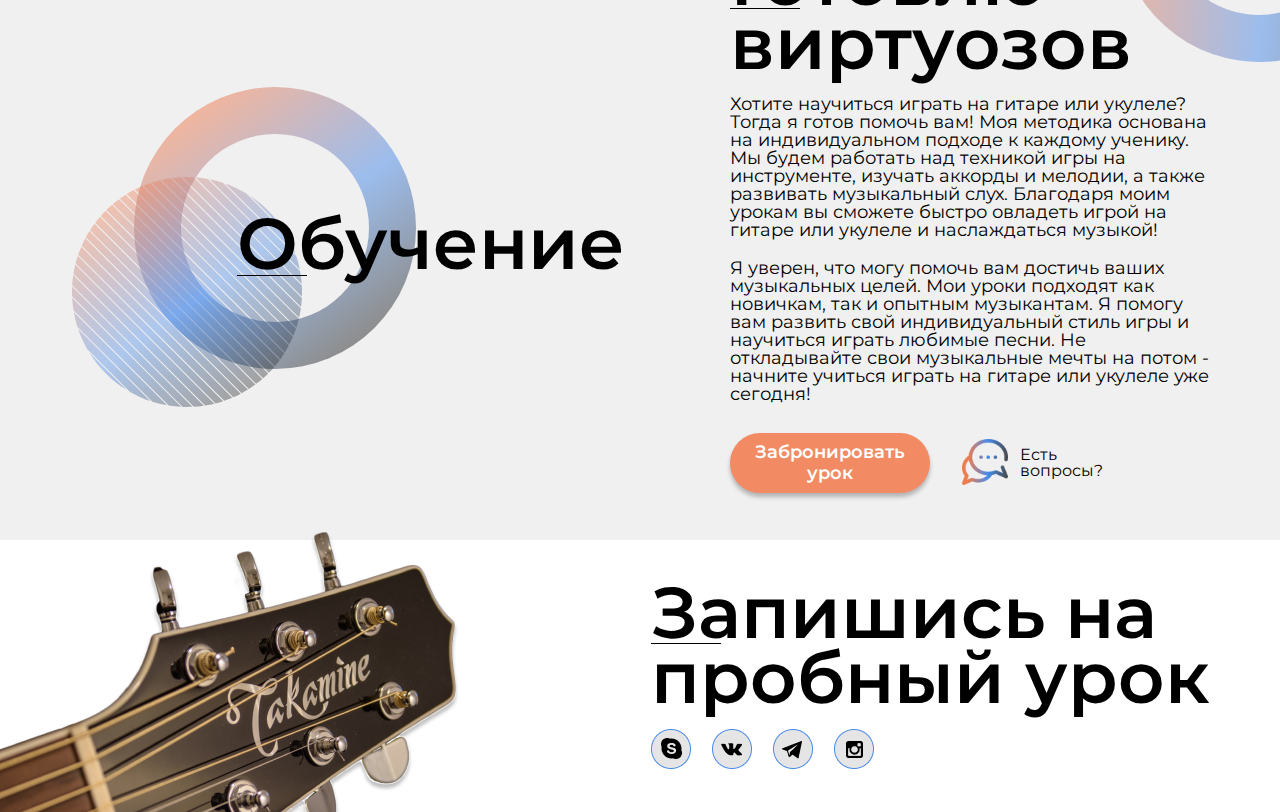
==== commit 5bae1932: "add adaptive max-width: 767px + js in nav" ====
--- a/src/index.html
+++ b/src/index.html
@@ -31,6 +31,11 @@
     <main>
         <!-- header + первая секция -->
         <section class="main-section">
+            <div class="hamburger">
+                <div class="hamburger__line"></div>
+                <div class="hamburger__line"></div>
+                <div class="hamburger__line"></div>
+            </div>
             <!-- header -->
             <header class="main-section__header container">
                 <!-- Макс.размер страницы зашит в section -->
@@ -39,11 +44,21 @@
                 </div>
                 <!-- навигация -->
                 <nav class="header__nav nav">
-                    <ul class="nav__list">
-                        <li class="nav__link"><a href="#about-me">Обо мне</a></li>
-                        <li class="nav__link"><a href="#lessons">Занятия</a></li>
-                        <li class="nav__link"><a href="#">Запись</a></li>
-                    </ul>
+                    <div class="nav__list">
+                        <ul class="nav__links">
+                            <li class="nav__link"><a href="#about-me">Обо мне</a></li>
+                            <li class="nav__link"><a href="#lessons">Занятия</a></li>
+                            <li class="nav__link"><a href="#">Запись</a></li>
+                        </ul>
+                        <div class="nav__registration registration">
+                            <button class="registration__button">Забронировать <br> урок</button>
+                            <div class="registration__form">
+                                <a href="#" class="registration__link-social"><img src="./icons/chat.svg"
+                                        alt="Написать Виктору"></a>
+                                <p class="registration__text">Есть <br> вопросы?</p>
+                            </div>
+                        </div>
+                    </div>
                 </nav>
             </header>
             <!-- первая секция -->
@@ -172,16 +187,16 @@
                             <hr class="tittle-hr">Готовлю <br> виртуозов
                         </h2>
                     </div>
-                    <p class="main-text__paragraph main-text__paragraph_first">Равным образом рамки и место обучения
-                        кадров влечет за собой
-                        процесс
-                        внедрения и модернизации позиций, занимаемых участниками в отношении поставленных задач.
-                        Товарищи! реализация намеченных плановых заданий позволяет выполнять важные задания по
-                        разработке систем массового участия. </p>
+                    <p class="main-text__paragraph main-text__paragraph_first">Хотите научиться играть на гитаре или
+                        укулеле? Тогда я готов помочь вам! Моя методика основана на индивидуальном подходе к каждому
+                        ученику. Мы будем работать над техникой игры на инструменте, изучать аккорды и
+                        мелодии, а также развивать музыкальный слух. Благодаря моим урокам вы сможете быстро овладеть
+                        игрой на гитаре или укулеле и наслаждаться музыкой!</p>
                     <p class="main-text__paragraph main-text__paragraph_second">
-                        Повседневная практика показывает, что рамки и место обучения кадров позволяет оценить значение
-                        новых предложений. Не следует, однако забывать, что рамки и место обучения кадров влечет за
-                        собой процесс внедрения и модернизации систем массового участия.
+                        Я уверен, что могу помочь вам достичь ваших музыкальных целей. Мои
+                        уроки подходят как новичкам, так и опытным музыкантам. Я помогу вам развить свой индивидуальный
+                        стиль игры и научиться играть любимые песни. Не откладывайте свои музыкальные мечты на потом -
+                        начните учиться играть на гитаре или укулеле уже сегодня!
                     </p>
                     <div class="main-text__registration registration">
                         <button class="registration__button">Забронировать <br> урок</button>
@@ -215,6 +230,7 @@
             </div>
         </div>
     </footer>
+    <script src="./js/script.js"></script>
 </body>
 
 </html>--- a/src/css/style.css
+++ b/src/css/style.css
@@ -448,22 +448,26 @@
 }
 .main-section__second-elipse {
   position: absolute;
-  right: -252px;
-  top: 540px;
+  right: -104px;
+  top: 610px;
 }
 
 .nav {
   color: black;
 }
-.nav__list {
+.nav__links {
   display: flex;
 }
-.nav__link a {
+.nav__links a {
   color: black;
   text-decoration: none;
+  font-weight: bold;
 }
 .nav__link:not(:last-child) {
   margin-right: 60px;
+}
+.nav .registration {
+  display: none;
 }
 
 .left-wrapper__photo {
@@ -579,6 +583,7 @@
 .type-lessons {
   padding-top: 32px;
   min-height: 700px;
+  overflow: hidden;
 }
 .type-lessons hr {
   width: 94px;
@@ -897,6 +902,7 @@
     display: flex;
     flex-direction: column;
     align-items: end;
+    top: 61px;
   }
   .right-wrapper__tittle {
     margin-bottom: 15px;
@@ -911,6 +917,19 @@
   .right-wrapper__social {
     margin-bottom: 10px;
   }
+  .right-wrapper .registration {
+    display: flex;
+    flex-direction: column;
+    align-items: flex-end;
+  }
+  .right-wrapper .registration__form {
+    flex-direction: row-reverse;
+    align-items: center;
+  }
+  .right-wrapper .registration__text {
+    text-align: end;
+    margin-right: 15px;
+  }
   .social__icon {
     width: 35px;
     height: 35px;
@@ -923,11 +942,6 @@
   }
   .main-section__second-elipse {
     display: none;
-  }
-  .registration {
-    display: flex;
-    flex-direction: column;
-    align-items: flex-end;
   }
   .registration__button {
     width: 184px;
@@ -936,19 +950,14 @@
     margin-right: 0px;
     margin-bottom: 20px;
   }
-  .registration__form {
-    flex-direction: row-reverse;
-    align-items: center;
-  }
-  .registration__text {
-    text-align: end;
-    margin-right: 15px;
-  }
   h2 {
     font-size: 55px;
   }
   h3 {
     font-size: 25px;
+  }
+  .type-lessons {
+    min-height: 577px;
   }
   .guitar__block {
     width: 230px;
@@ -973,32 +982,320 @@
     top: 116px;
   }
   .in-numbers {
-    flex-wrap: wrap;
+    display: grid;
+    grid-template-columns: 25% 1fr 8% 1fr 25%;
+    grid-template-rows: 1fr 1fr;
     row-gap: 15px;
-    padding-left: 20%;
+    margin-bottom: 0px;
+  }
+  .in-numbers__block_first {
+    grid-column: 2/3;
   }
   .in-numbers__block_second {
-    width: 50%;
+    grid-column: 4/5;
+  }
+  .in-numbers__block_third {
+    grid-column: 2/3;
   }
   .in-numbers__block_fourth {
-    width: 50%;
+    grid-column: 4/5;
   }
   .in-numbers__icon {
     width: 73px;
     height: 80px;
-    padding-right: 10px;
   }
   .in-numbers__number {
     font-size: 25px;
   }
   .in-numbers__text {
     font-size: 18px;
+  }
+  .main-text hr {
+    bottom: 49px;
+  }
+  .main-text .registration {
+    align-items: center;
+  }
+  .main-text .registration__button {
+    margin-right: 20px;
+    margin-bottom: 0px;
+  }
+  .text-about__section {
+    padding-left: 20px;
+  }
+  .text-about__tittle h2 {
+    margin-right: 70px;
+    font-size: 40px;
+  }
+  .text-about__rectangle-striped {
+    width: 200px;
+    height: 200px;
+    top: -55px;
+    left: -39px;
+  }
+  .text-about__second-elipse {
+    right: -80px;
+    top: -89px;
+  }
+  .elipse-m {
+    width: 200px;
+    height: 200px;
+  }
+  .elipse-m__subtract {
+    width: 133px;
+    height: 133px;
+  }
+  .footer__content {
+    min-height: 154px;
+  }
+  .footer__img {
+    width: 409px;
+    left: -28px;
+  }
+  .footer__tittle {
+    margin-bottom: 10px;
+    font-size: 40px;
+  }
+  .footer__tittle .tittle-hr {
+    bottom: 34px;
   }
 }
 @media (max-width: 767px) {
   .container {
     width: 540px;
   }
+  .header__nav {
+    position: absolute;
+    top: 10px;
+    right: -100%;
+    min-height: 190px;
+    height: 50vh;
+    width: 50%;
+    background-color: #E2E2E2;
+    border-radius: 10px;
+    box-shadow: 0px 4px 4px rgba(0, 0, 0, 0.25);
+    z-index: 20;
+    transition: 0.6s all;
+  }
+  .header__nav .nav__list {
+    display: flex;
+    flex-direction: column;
+    justify-content: space-evenly;
+    height: 100%;
+    align-items: start;
+  }
+  .header__nav .nav__links {
+    height: 25vh;
+    display: flex;
+    flex-direction: column;
+    justify-content: space-evenly;
+    padding-left: 30px;
+  }
+  .header__nav .nav__link {
+    margin-right: 0;
+    font-size: 18px;
+  }
+  .header__nav .registration {
+    display: flex;
+    flex-direction: column;
+    justify-content: space-evenly;
+    align-items: start;
+    height: 25vh;
+    padding-left: 30px;
+  }
+  .header__nav .registration__button {
+    width: 222px;
+    min-height: 40px;
+  }
+  .header__nav .registration__button br {
+    display: none;
+  }
+  .header__nav .registration__form {
+    display: flex;
+    margin-bottom: 10px;
+  }
+  .header__nav .registration__text {
+    font-size: 12px;
+  }
+  .header__nav .registration__link-social img {
+    width: 30px;
+  }
+  .hamburger {
+    width: 45px;
+    height: 45px;
+    position: absolute;
+    top: 40px;
+    right: 30px;
+    z-index: 30;
+    display: flex;
+    align-items: center;
+    justify-content: center;
+    flex-direction: column;
+    background-color: #E2E2E2;
+    border-radius: 7px;
+    box-shadow: 0px 4px 4px rgba(0, 0, 0, 0.25);
+  }
+  .hamburger__line {
+    height: 2px;
+    background-color: #000;
+    width: 30px;
+    margin-bottom: 4px;
+    transition: 1s all;
+  }
+  .hamburger__line:last-child {
+    margin-bottom: 0;
+  }
+  .hamburger_active .hamburger__line {
+    margin-bottom: -2px;
+  }
+  .hamburger_active .hamburger__line:nth-child(1) {
+    transform: rotate(-45deg);
+  }
+  .hamburger_active .hamburger__line:nth-child(2) {
+    display: none;
+  }
+  .hamburger_active .hamburger__line:nth-child(3) {
+    transform: rotate(45deg);
+  }
+  .nav_active {
+    right: 0;
+  }
+  .left-wrapper__photo {
+    height: 424px;
+    width: 529px;
+  }
+  .left-wrapper__rectangle-blue {
+    left: -93px;
+    transform: rotate(-80deg);
+    opacity: 0.5;
+  }
+  .left-wrapper__rectangle-orange {
+    left: -67px;
+    transform: rotate(-58deg);
+    width: 446px;
+    opacity: 0.5;
+  }
+  .left-wrapper__rectangle-grey {
+    left: -27px;
+    transform: rotate(-40deg);
+  }
+  .social__icon {
+    margin-right: 10px;
+  }
+  .right-wrapper {
+    top: 50px;
+  }
+  .right-wrapper__tittle {
+    margin-bottom: 59px;
+  }
+  .right-wrapper__text {
+    max-width: 243px;
+    font-weight: bold;
+    text-align: center;
+  }
+  .registration__button {
+    margin-right: 23px;
+  }
+  .registration__form {
+    display: none;
+  }
+  h2 {
+    font-size: 45px;
+  }
+  h3 {
+    font-size: 20px;
+  }
+  .elipse-s {
+    width: 155px;
+    height: 155px;
+  }
+  .elipse-s__subtract {
+    width: 103px;
+    height: 103px;
+  }
+  .type-lessons {
+    min-height: 470px;
+  }
+  .type-lessons hr {
+    margin-bottom: 20px;
+  }
+  .guitar__block {
+    width: 171px;
+    height: 190px;
+  }
+  .guitar__picture {
+    width: 97px;
+    height: 165px;
+  }
+  .guitar__name {
+    left: 81px;
+    top: 77px;
+  }
+  .guitar__block_orange .guitar__name {
+    left: 57px;
+  }
+  .guitar__first-elipse {
+    top: 66px;
+    left: -69px;
+  }
+  .guitar__second-elipse {
+    top: -166px;
+    left: 112px;
+  }
+  .in-numbers__icon {
+    width: 58px;
+    height: 64px;
+    margin-right: 10px;
+  }
+  .in-numbers__text {
+    font-size: 16px;
+  }
+  .text-about {
+    min-height: 548px;
+  }
+  .text-about__rectangle-striped {
+    opacity: 0.6;
+    top: -78px;
+    left: -18px;
+  }
+  .text-about__first-elipse {
+    opacity: 0.3;
+    top: -139px;
+    left: 70px;
+  }
+  .text-about__tittle {
+    display: none;
+  }
+  .text-about__section {
+    padding-top: 35px;
+  }
+  .main-text {
+    position: relative;
+    z-index: 10;
+  }
+  .main-text hr {
+    bottom: 39px;
+  }
+  .main-text__registration {
+    margin-bottom: 0px;
+  }
+  .footer__content {
+    min-height: 127px;
+  }
+  .footer__content .footer__wrapper hr {
+    bottom: 31px;
+  }
+  .footer__tittle {
+    font-size: 35px;
+  }
+  .footer__img {
+    width: 261px;
+    height: 115px;
+    left: -20px;
+  }
+  .footer .social__icon:not(:last-child) {
+    margin-right: 10px;
+  }
 }
 @media (max-width: 575px) {
   .container {
